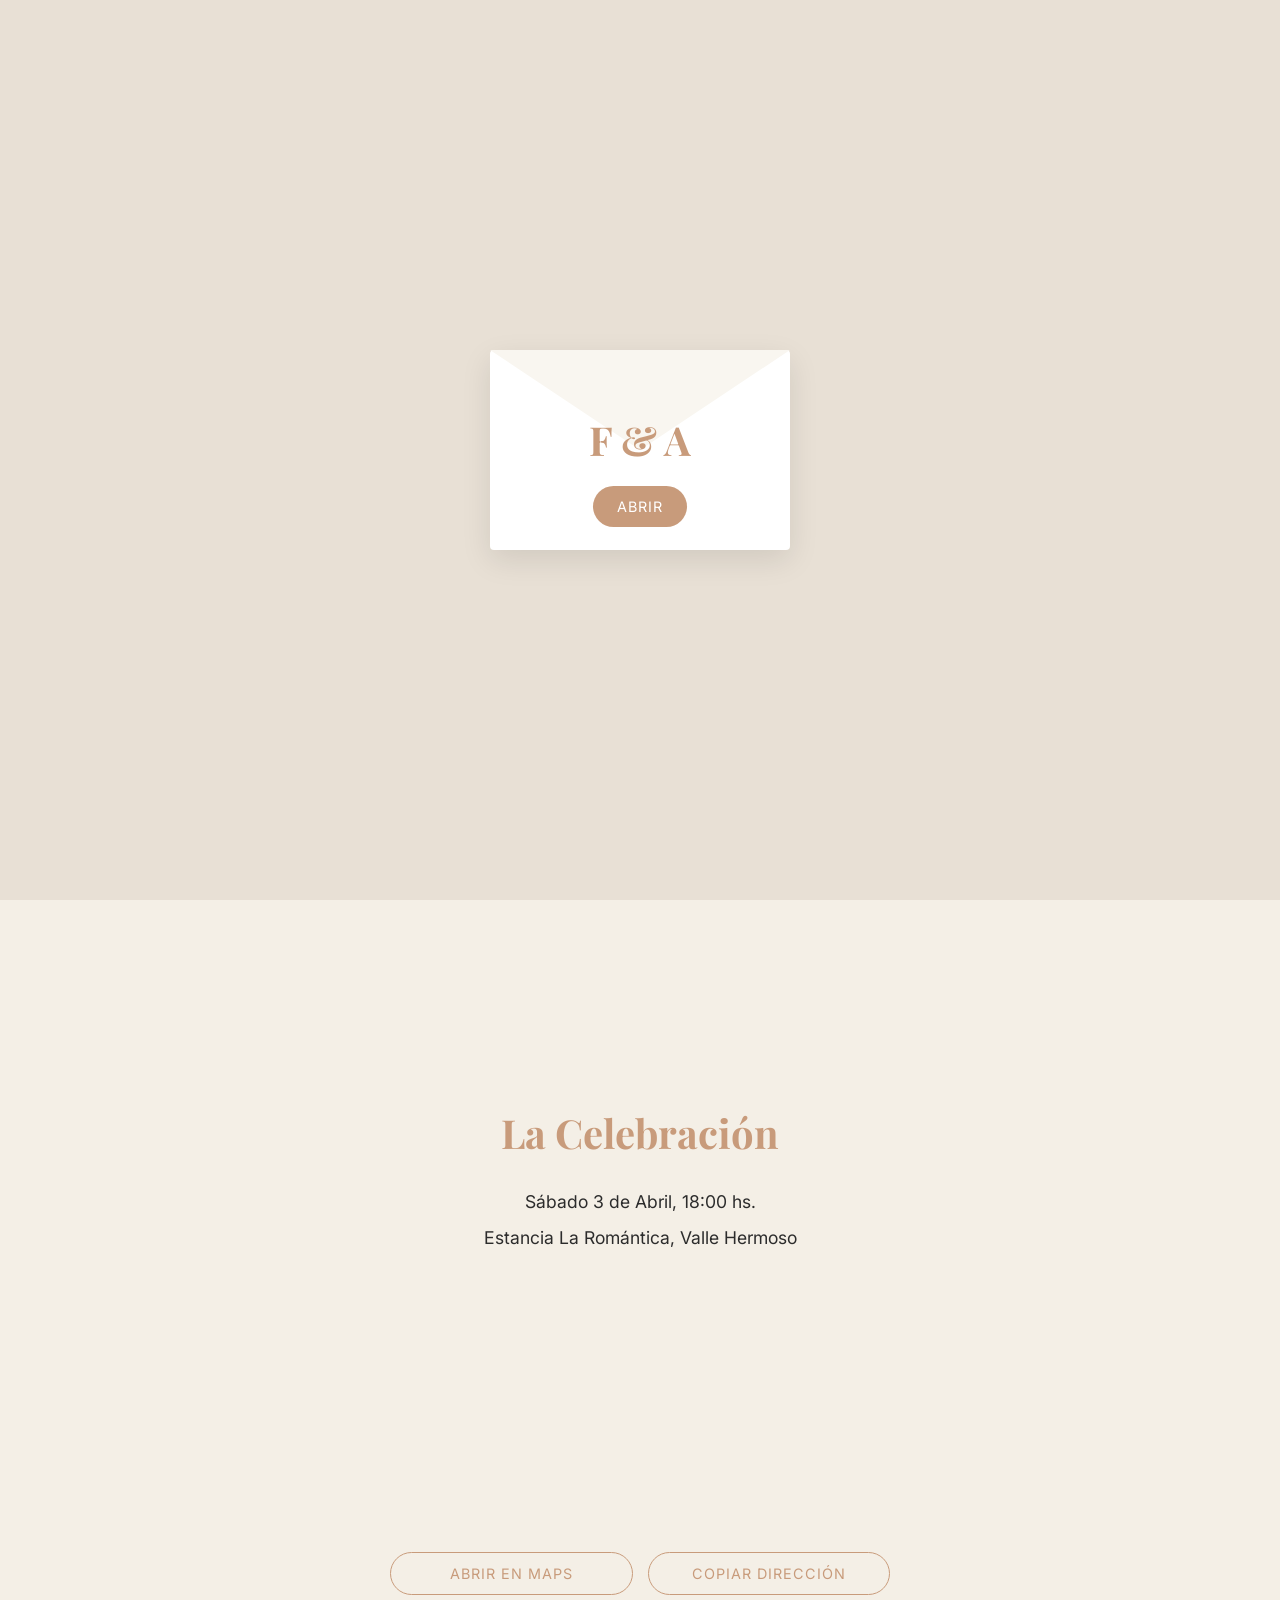
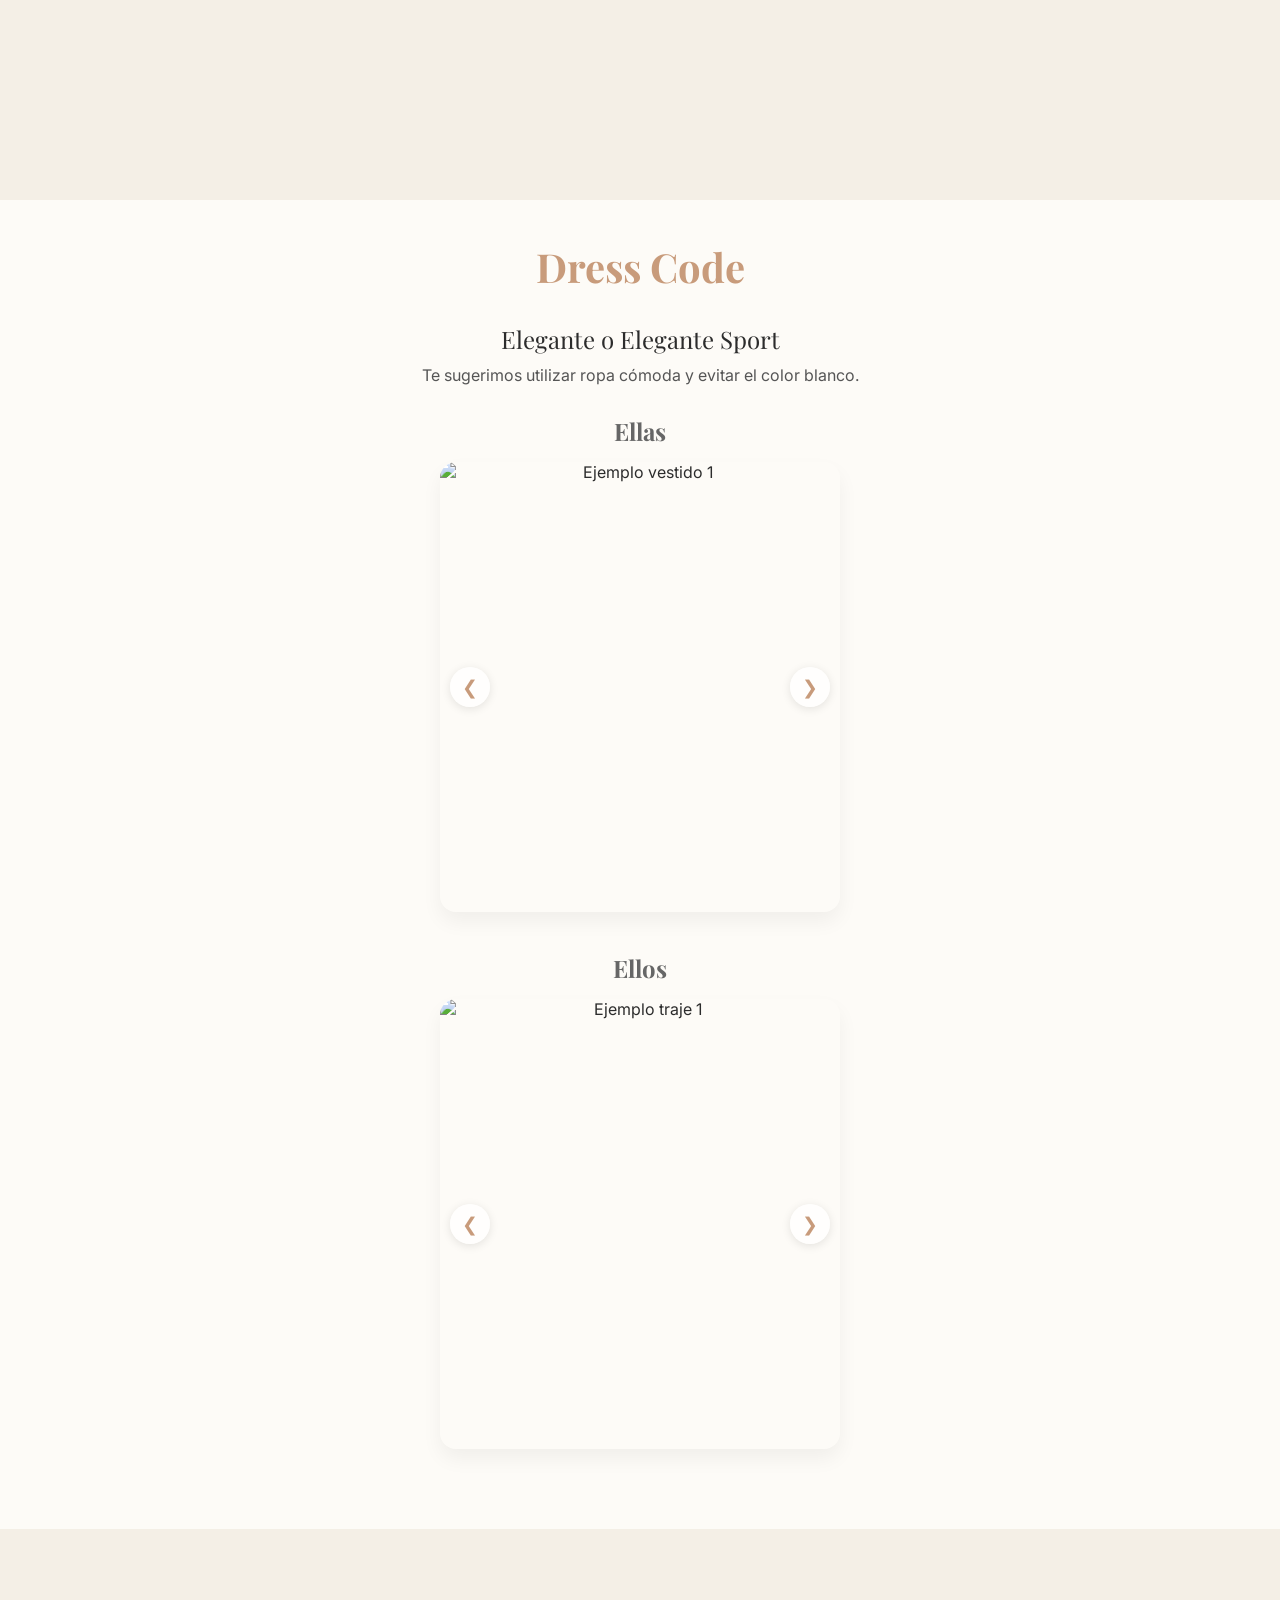
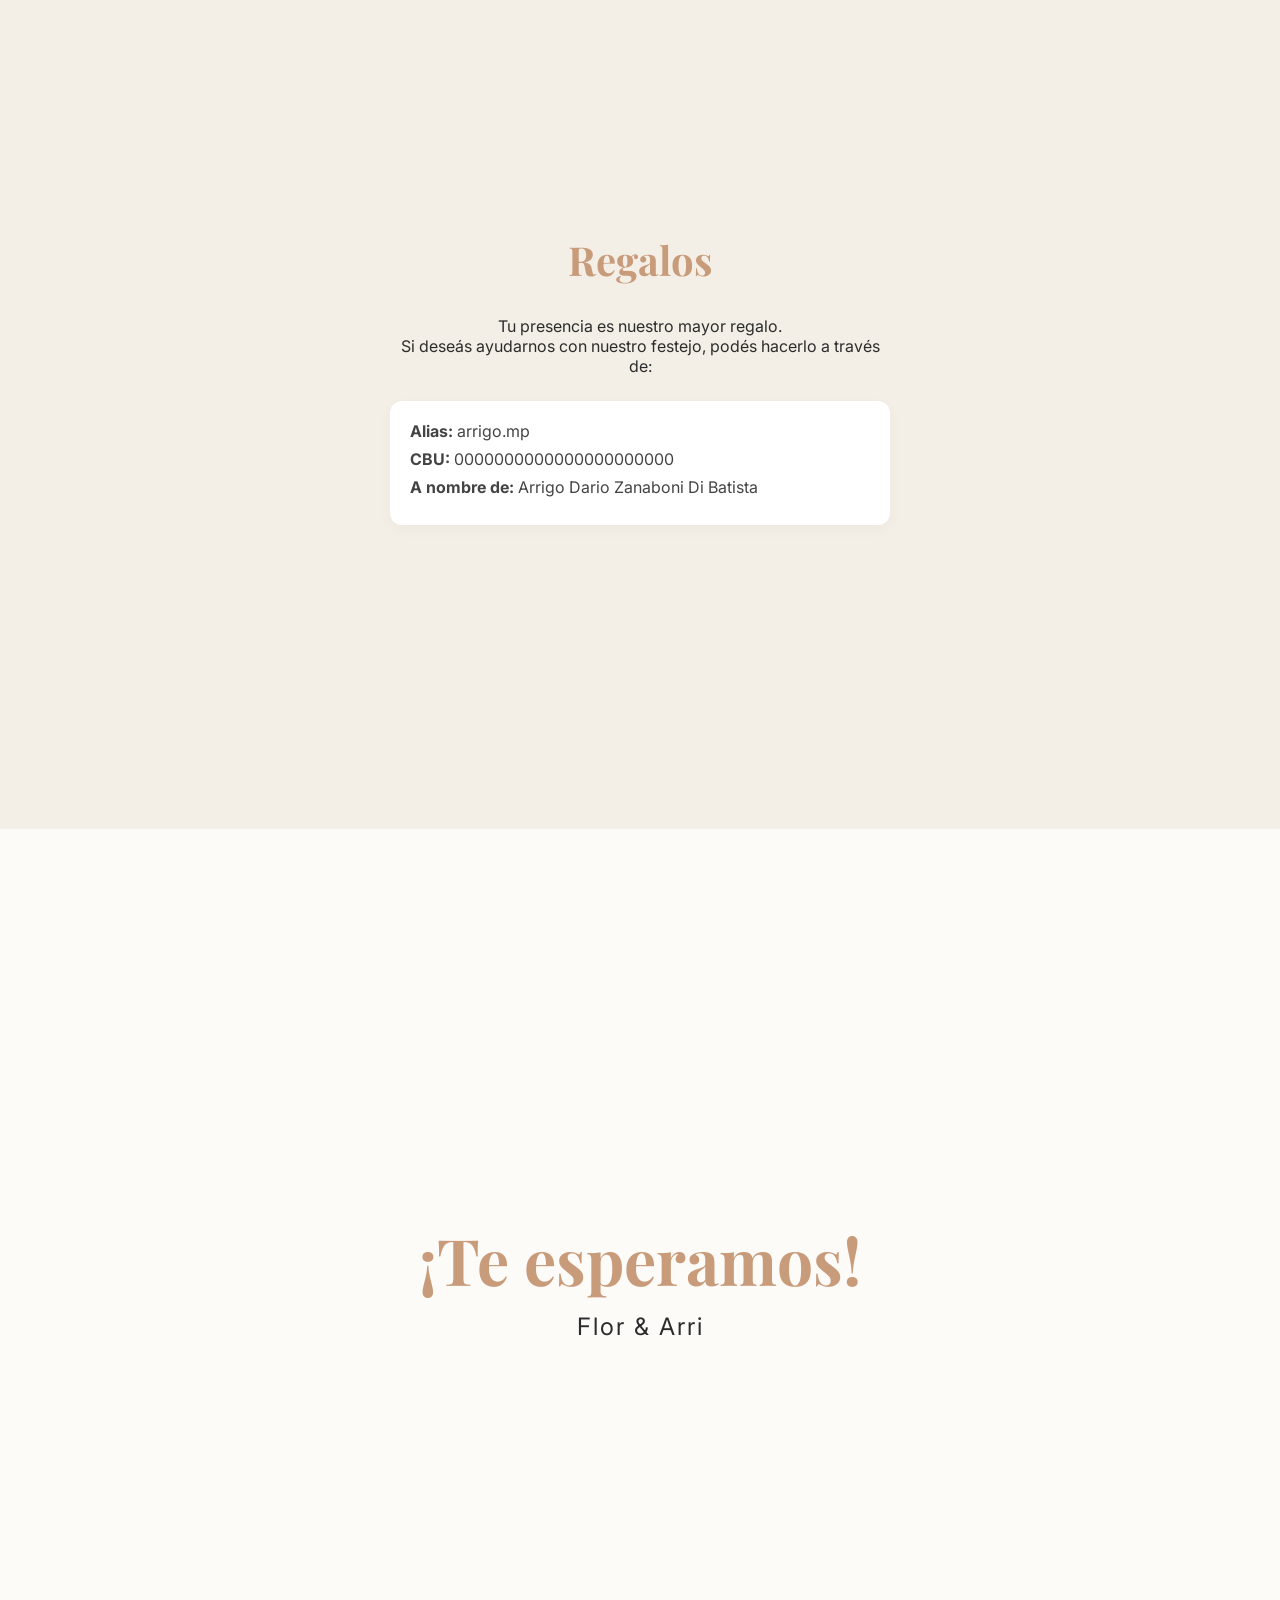
==== index.html @ c45485c7 "Initial scaffolding" ====
<!DOCTYPE html>
<html lang="es">
<head>
    <meta charset="UTF-8">
    <meta name="viewport" content="width=device-width, initial-scale=1.0, maximum-scale=1.0, user-scalable=no">
    <title>Nuestra Boda | F & A</title>
    <link rel="preconnect" href="https://fonts.googleapis.com">
    <link rel="preconnect" href="https://fonts.gstatic.com" crossorigin>
    <link href="https://fonts.googleapis.com/css2?family=Inter:wght@300;400;600&family=Playfair+Display:ital,wght@0,400;0,600;1,400&display=swap" rel="stylesheet">
    <link rel="stylesheet" href="style.css">
</head>
<body>

    <div id="intro-screen">
        <div class="envelope">
            <div class="envelope-flap" id="flap"></div>
            <div class="envelope-body">
                <h1 class="initials">F & A</h1>
                <button id="btn-open" class="btn-primary">Abrir</button>
            </div>
        </div>
    </div>

    <button id="btn-music" class="music-floating" aria-label="Reproducir música">
        <svg xmlns="http://www.w3.org/2000/svg" width="24" height="24" viewBox="0 0 24 24" fill="none" stroke="currentColor" stroke-width="2" stroke-linecap="round" stroke-linejoin="round" class="icon-play">
            <path d="M9 18V5l12-2v13"></path>
            <circle cx="6" cy="18" r="3"></circle>
            <circle cx="18" cy="16" r="3"></circle>
        </svg>
        <svg xmlns="http://www.w3.org/2000/svg" width="24" height="24" viewBox="0 0 24 24" fill="none" stroke="currentColor" stroke-width="2" stroke-linecap="round" stroke-linejoin="round" class="icon-pause" style="display:none;">
            <rect x="6" y="4" width="4" height="16"></rect>
            <rect x="14" y="4" width="4" height="16"></rect>
        </svg>
    </button>
    <audio id="bg-music" loop>
        <source src="music/song.mp3" type="audio/mpeg">
    </audio>

    <main id="main-content">
        
        <section id="hero" class="section-fullscreen">
            <div class="hero-content animate-on-scroll fade-up">
                <p class="subtitle">Nos casamos</p>
                <h2 class="names">Flor & Arri</h2>
                <p class="date">03 · Abril · 2026</p>
            </div>

        <div class="carousel-container animate-on-scroll fade-up">
            <div class="carousel-native" id="carousel-hero">
                <img src="images/foto1.jpg" alt="Foto pareja 1">
                <img src="images/foto2.jpg" alt="Foto pareja 2">
                <img src="images/foto3.jpg" alt="Foto pareja 3">
            </div>
            <div class="carousel-controls">
                <button class="prev" onclick="moveCarousel('carousel-hero', -1)" aria-label="Anterior">&#10094;</button>
                <button class="next" onclick="moveCarousel('carousel-hero', 1)" aria-label="Siguiente">&#10095;</button>
            </div>
        </div>

            <div class="countdown animate-on-scroll fade-up">
                <div class="time-box"><span id="days">00</span><p>Días</p></div>
                <div class="time-box"><span id="hours">00</span><p>Hs</p></div>
                <div class="time-box"><span id="minutes">00</span><p>Min</p></div>
                <div class="time-box"><span id="seconds">00</span><p>Seg</p></div>
            </div>
        </section>

        <section id="details" class="section-fullscreen bg-alt">
            <div class="content-wrapper animate-on-scroll fade-up">
                <h3 class="section-title">La Celebración</h3>
                <p class="event-time">Sábado 3 de Abril, 18:00 hs.</p>
                <p class="event-location">Estancia La Romántica, Valle Hermoso</p>
                
                <div class="map-container">
                    <iframe src="https://www.google.com/maps/embed?pb=!1m18!1m12!1m3!1d3350.7573913340643!2d-68.76347362371853!3d-32.87813787362156!2m3!1f0!2f0!3f0!3m2!1i1024!2i768!4f13.1!3m3!1m2!1s0x967e0e582812526d%3A0x723793471ff46099!2sQuinta%20la%20bancaria!5e0!3m2!1ses!2sar!4v1775693650528!5m2!1ses!2sar" width="100%" height="250" style="border:0;" allowfullscreen="" loading="lazy"></iframe>
                </div>

                <div class="button-group">
                    <a href="https://maps.app.goo.gl/sA1mq7ZxMUycqm6x6" target="_blank" class="btn-outline">Abrir en Maps</a>
                    <button id="btn-copy" class="btn-outline" data-url="Estancia La Romántica, Valle Hermoso">Copiar dirección</button>
                </div>
            </div>
        </section>

        <section id="dress-code" class="section-fullscreen">
            <div class="content-wrapper animate-on-scroll fade-up">
                <h3 class="section-title">Dress Code</h3>
                <p class="dress-text">Elegante o Elegante Sport</p>
                <p class="dress-subtext">Te sugerimos utilizar ropa cómoda y evitar el color blanco.</p>

                <div class="dress-examples">
                    <h4 class="carousel-title">Ellas</h4>
                    <div class="carousel-container animate-on-scroll fade-up">
                        <div class="carousel-native"  id="carousel-ellas">
                            <img src="https://images.unsplash.com/photo-1595777457583-95e059d581b8?auto=format&fit=crop&w=400&q=80" alt="Ejemplo vestido 1">
                            <img src="https://images.unsplash.com/photo-1566737236500-c8ac43014a67?auto=format&fit=crop&w=400&q=80" alt="Ejemplo vestido 2">
                            <img src="https://images.unsplash.com/photo-1572804013309-82a89b47afc2?auto=format&fit=crop&w=400&q=80" alt="Ejemplo vestido 3">
                        </div>
                                    <div class="carousel-controls">
                <button class="prev" onclick="moveCarousel('carousel-ellas', -1)" aria-label="Anterior">&#10094;</button>
                <button class="next" onclick="moveCarousel('carousel-ellas', 1)" aria-label="Siguiente">&#10095;</button>
            </div>
                    </div>

                    <h4 class="carousel-title">Ellos</h4>
                    <div class="carousel-container animate-on-scroll fade-up">
                        <div class="carousel-native" id="carousel-ellos">
                            <img src="https://images.unsplash.com/photo-1594938298593-c53f86151547?auto=format&fit=crop&w=400&q=80" alt="Ejemplo traje 1">
                            <img src="https://images.unsplash.com/photo-1592878904946-b3cd8ae243d0?auto=format&fit=crop&w=400&q=80" alt="Ejemplo traje 2">
                            <img src="https://images.unsplash.com/photo-1617137968427-85924c800a22?auto=format&fit=crop&w=400&q=80" alt="Ejemplo traje 3">
                        </div>

                                    <div class="carousel-controls">
                <button class="prev" onclick="moveCarousel('carousel-ellos', -1)" aria-label="Anterior">&#10094;</button>
                <button class="next" onclick="moveCarousel('carousel-ellos', 1)" aria-label="Siguiente">&#10095;</button>
            </div>
                    </div>
                </div>
            </div>
        </section>

        <section id="gifts" class="section-fullscreen bg-alt">
            <div class="content-wrapper animate-on-scroll fade-up">
                <h3 class="section-title">Regalos</h3>
                <p class="gift-text">Tu presencia es nuestro mayor regalo.</p>
                <p class="gift-text">Si deseás ayudarnos con nuestro festejo, podés hacerlo a través de:</p>
                
                <div class="bank-details">
                    <p><strong>Alias:</strong> arrigo.mp</p>
                    <p><strong>CBU:</strong> 0000000000000000000000</p>
                    <p><strong>A nombre de:</strong> Arrigo Dario Zanaboni Di Batista</p>
                </div>
            </div>
        </section>

        <section id="closing" class="section-fullscreen">
            <div class="content-wrapper animate-on-scroll scale-fade">
                <h2 class="final-title">¡Te esperamos!</h2>
                <p class="final-subtitle">Flor & Arri</p>
            </div>
        </section>

    </main>

    <script src="script.js"></script>
</body>
</html>
---- style.css ----
:root {
    --bg-color: #FDFBF7;
    --bg-alt: #F4EFE6;
    --text-primary: #2C2C2C;
    --accent-color: #C89B7B;
    --font-title: 'Playfair Display', serif;
    --font-body: 'Inter', sans-serif;
}

* {
    margin: 0;
    padding: 0;
    box-sizing: border-box;
}

body {
    font-family: var(--font-body);
    background-color: var(--bg-color);
    color: var(--text-primary);
    overflow-x: hidden;
    scroll-behavior: smooth;
    overflow-y: hidden; 
}

#intro-screen {
    position: fixed;
    top: 0;
    left: 0;
    width: 100vw;
    height: 100vh;
    background-color: #E8E0D5;
    z-index: 9999;
    display: flex;
    justify-content: center;
    align-items: center;
    transition: opacity 1s ease-in-out, visibility 1s;
    perspective: 1000px;
}

.envelope {
    position: relative;
    width: 300px;
    height: 200px;
    background-color: #FFF;
    border-radius: 4px;
    box-shadow: 0 10px 30px rgba(0,0,0,0.1);
}

.envelope-flap {
    position: absolute;
    top: 0;
    left: 0;
    width: 100%;
    height: 100%;
    background-color: #F9F6F0;
    clip-path: polygon(0 0, 50% 50%, 100% 0);
    transform-origin: top;
    transition: transform 1s cubic-bezier(0.4, 0, 0.2, 1);
}

.envelope-flap.open {
    transform: rotateX(180deg);
}

.envelope-body {
    position: absolute;
    top: 0;
    left: 0;
    width: 100%;
    height: 100%;
    display: flex;
    flex-direction: column;
    justify-content: center;
    align-items: center;
    z-index: 1;
}

.initials {
    font-family: var(--font-title);
    font-size: 2.5rem;
    color: var(--accent-color);
    margin-bottom: 20px;
    margin-top: 40px;
}

.btn-primary, .btn-outline {
    font-family: var(--font-body);
    padding: 12px 24px;
    border-radius: 30px;
    font-size: 0.9rem;
    letter-spacing: 1px;
    text-transform: uppercase;
    cursor: pointer;
    transition: all 0.3s ease;
    border: none;
    text-decoration: none;
    display: inline-block;
}

.btn-primary {
    background-color: var(--accent-color);
    color: #FFF;
}

.btn-primary:hover {
    background-color: #b08666;
    transform: translateY(-2px);
}

.btn-outline {
    background-color: transparent;
    border: 1px solid var(--accent-color);
    color: var(--accent-color);
    width: 100%;
    margin-bottom: 10px;
}

.btn-outline:hover {
    background-color: var(--accent-color);
    color: #FFF;
}

.music-floating {
    position: fixed;
    bottom: 20px;
    right: 20px;
    width: 50px;
    height: 50px;
    border-radius: 50%;
    background-color: #fff;
    border: 1px solid rgba(0,0,0,0.1);
    box-shadow: 0 4px 15px rgba(0,0,0,0.1);
    display: flex;
    justify-content: center;
    align-items: center;
    z-index: 9000;
    cursor: pointer;
    color: var(--accent-color);
}

.section-fullscreen {
    min-height: 100vh;
    display: flex;
    flex-direction: column;
    justify-content: center;
    align-items: center;
    padding: 40px 20px;
    text-align: center;
}

.bg-alt {
    background-color: var(--bg-alt);
}

.content-wrapper {
    max-width: 500px;
    width: 100%;
}

.subtitle {
    font-size: 1.2rem;
    letter-spacing: 4px;
    text-transform: uppercase;
    color: #666;
    margin-bottom: 10px;
}

.names {
    font-family: var(--font-title);
    font-size: 3.5rem;
    color: var(--accent-color);
    margin-bottom: 10px;
    line-height: 1.1;
}

.date {
    font-size: 1.1rem;
    color: #555;
    margin-bottom: 40px;
}

.section-title {
    font-family: var(--font-title);
    font-size: 2.5rem;
    color: var(--accent-color);
    margin-bottom: 30px;
}

.carousel-container {
    width: 100%;
    max-width: 400px;
    height: 350px;
    overflow: hidden;
    border-radius: 16px;
    margin-bottom: 40px;
    box-shadow: 0 10px 20px rgba(0,0,0,0.05);
    position: relative;
    margin-left: auto;
    margin-right: auto;
}

.carousel-native {
    display: flex;
    width: 100%;
    height: 100%;
    overflow-x: auto;
    scroll-snap-type: x mandatory;
    scroll-behavior: smooth;
    -webkit-overflow-scrolling: touch;
    scrollbar-width: none;
}

.carousel-controls button {
    position: absolute;
    top: 50%;
    transform: translateY(-50%);
    background: rgba(255, 255, 255, 0.7);
    border: none;
    width: 40px;
    height: 40px;
    border-radius: 50%;
    cursor: pointer;
    color: var(--accent-color);
    font-size: 1.2rem;
    display: flex;
    justify-content: center;
    align-items: center;
    transition: all 0.3s ease;
    z-index: 20;
    box-shadow: 0 2px 10px rgba(0,0,0,0.1);
}

.carousel-controls button:hover {
    background: var(--accent-color);
    color: rgba(255, 255, 255, 0.5);
}

.carousel-controls .prev {
    left: 10px;
}

.carousel-controls .next {
    right: 10px;
}

.carousel-native::-webkit-scrollbar {
    display: none;
}

.carousel-native img {
    flex: 0 0 100%;
    width: 100%;
    height: 100%;
    object-fit: cover;
    scroll-snap-align: center;
}

.carousel-title {
    font-family: var(--font-title);
    font-size: 1.5rem;
    color: #666;
    margin-top: 20px;
    margin-bottom: 15px;
}

.dress-examples {
    margin-top: 30px;
}

.countdown {
    display: flex;
    gap: 15px;
    justify-content: center;
}

.time-box {
    background-color: #FFF;
    padding: 15px;
    border-radius: 8px;
    min-width: 70px;
    box-shadow: 0 4px 10px rgba(0,0,0,0.03);
}

.time-box span {
    font-family: var(--font-title);
    font-size: 1.8rem;
    color: var(--accent-color);
    display: block;
}

.time-box p {
    font-size: 0.75rem;
    text-transform: uppercase;
    color: #888;
    margin-top: 5px;
}

.event-time, .event-location {
    font-size: 1.1rem;
    margin-bottom: 10px;
    line-height: 1.5;
}

.map-container {
    margin: 25px 0;
    position: relative;
    z-index: 10;
    width: 100%;
    border-radius: 12px;
    overflow: hidden;
}

.map-container iframe {
    position: relative;
    z-index: 10;
    display: block;
}

.dress-text {
    font-size: 1.5rem;
    font-family: var(--font-title);
    margin-bottom: 10px;
}

.dress-subtext {
    color: #555;
    margin-bottom: 20px;
}

.bank-details {
    background: #FFF;
    padding: 20px;
    border-radius: 12px;
    margin-top: 25px;
    box-shadow: 0 4px 15px rgba(0,0,0,0.03);
    text-align: left;
}

.bank-details p {
    margin-bottom: 8px;
    color: #444;
}

.final-title {
    font-family: var(--font-title);
    font-size: 4rem;
    color: var(--accent-color);
}

.final-subtitle {
    font-size: 1.5rem;
    margin-top: 10px;
    letter-spacing: 2px;
}

.animate-on-scroll {
    opacity: 0;
    will-change: opacity, transform;
}

.fade-up {
    transform: translateY(40px);
    transition: opacity 0.8s ease-out, transform 0.8s ease-out;
}

.scale-fade {
    transform: scale(0.8);
    transition: opacity 1s ease-out, transform 1s cubic-bezier(0.175, 0.885, 0.32, 1.275);
}

.animate-on-scroll.visible {
    opacity: 1;
    transform: translateY(0) scale(1);
}

@media (min-width: 768px) {
    .button-group {
        display: flex;
        gap: 15px;
    }
    .btn-outline {
        margin-bottom: 0;
    }
    .carousel-container {
        height: 450px;
    }
}
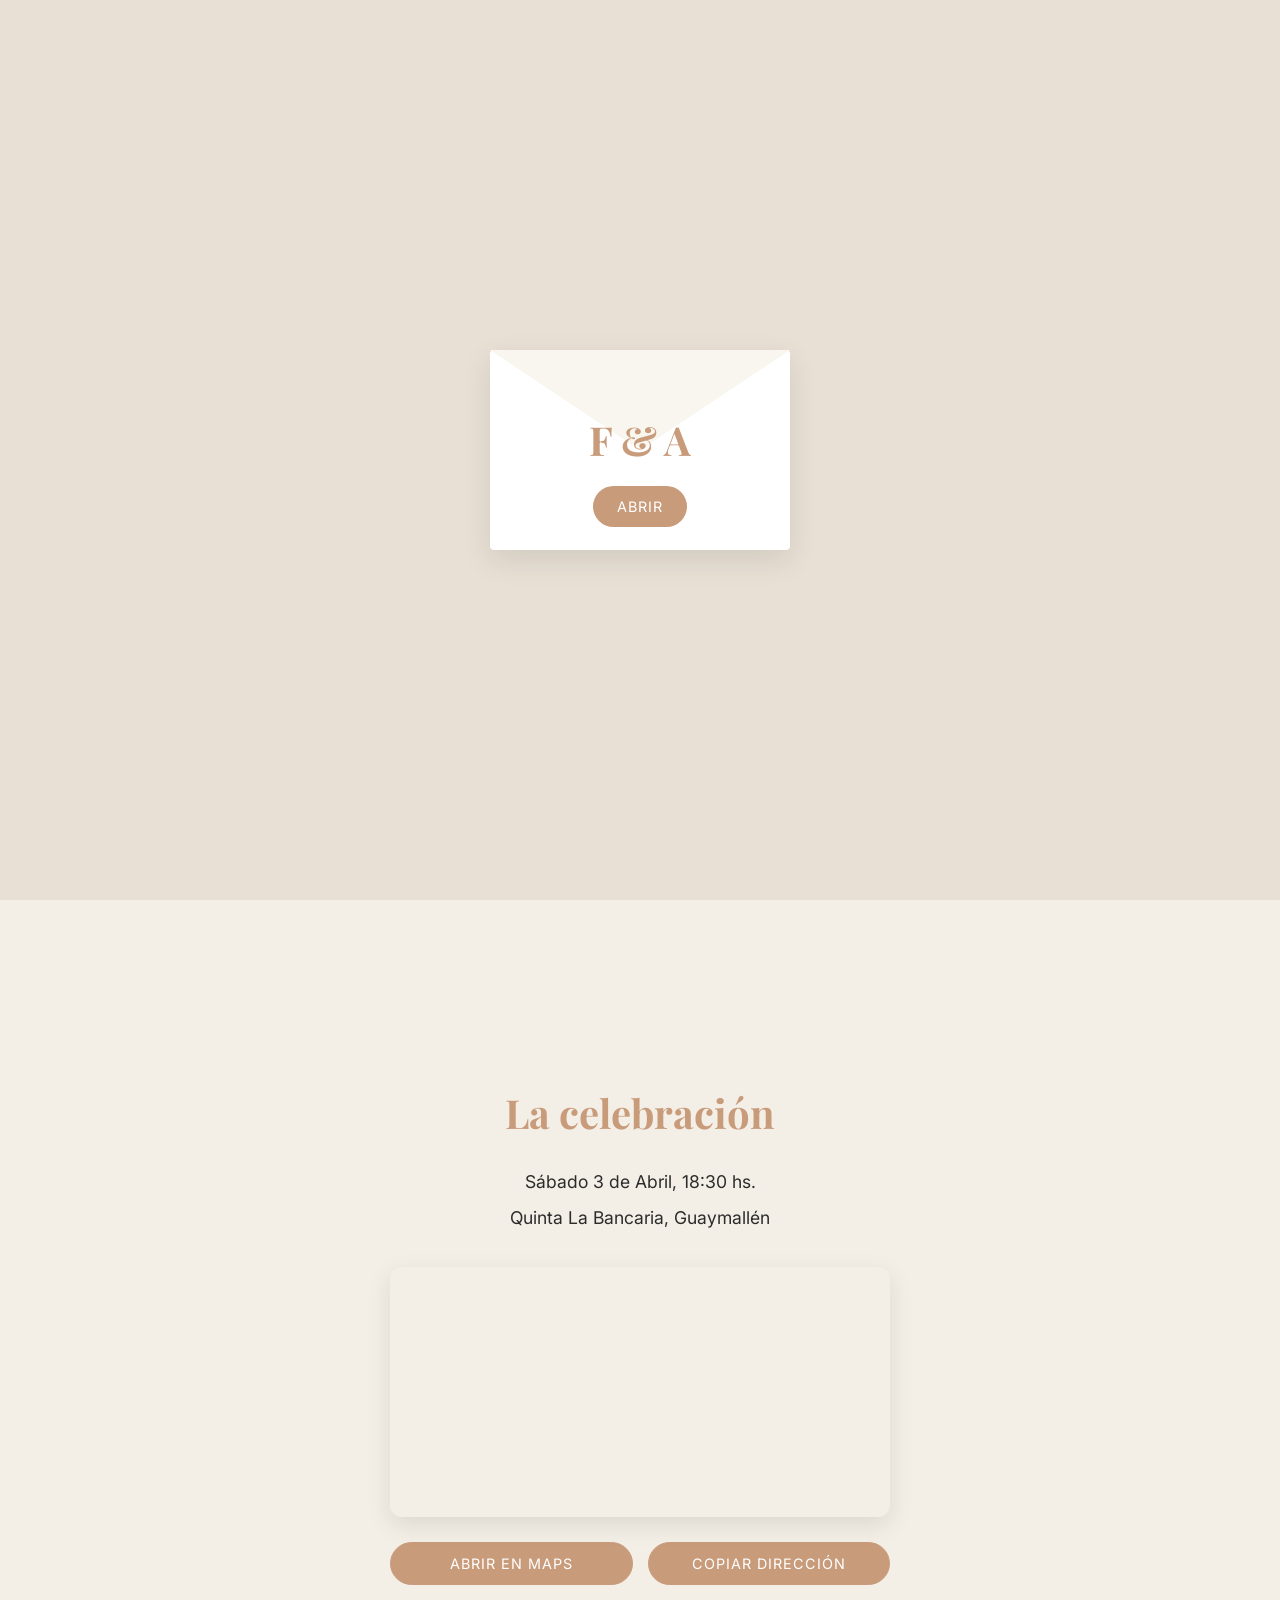
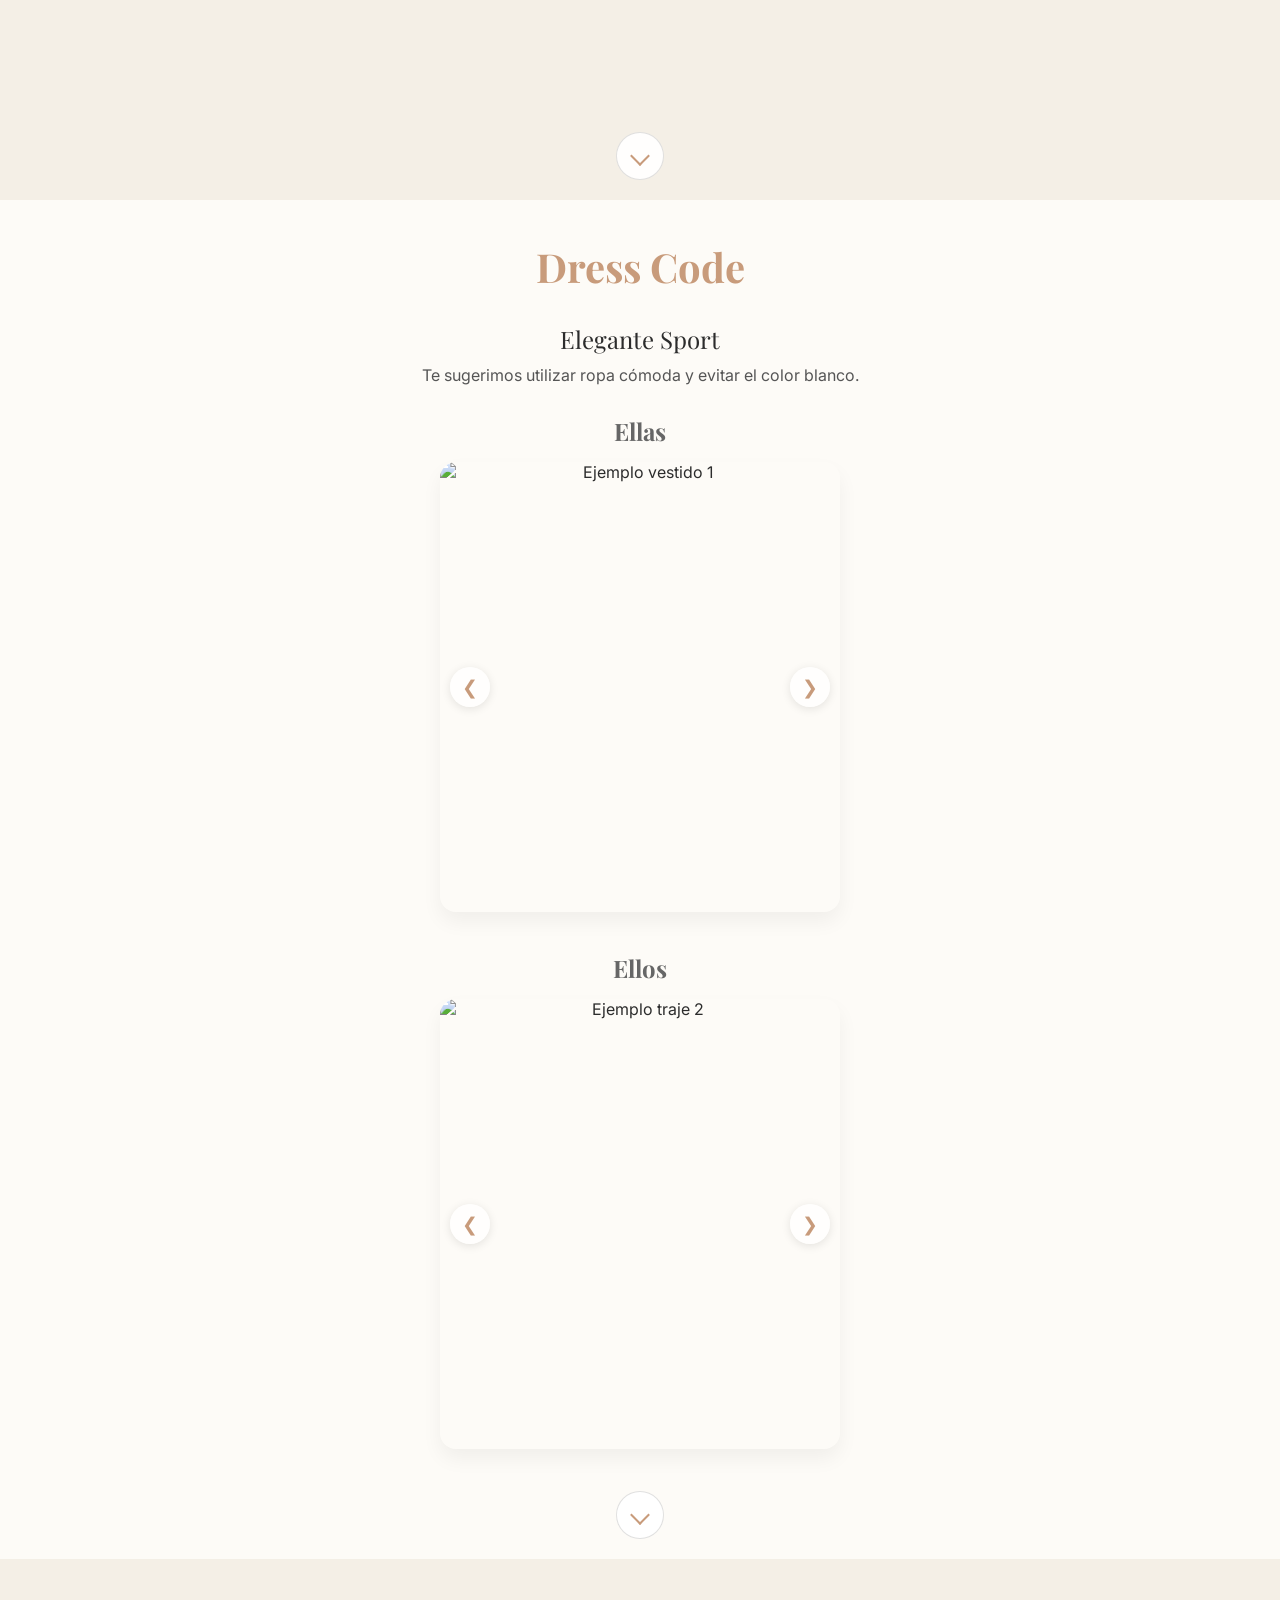
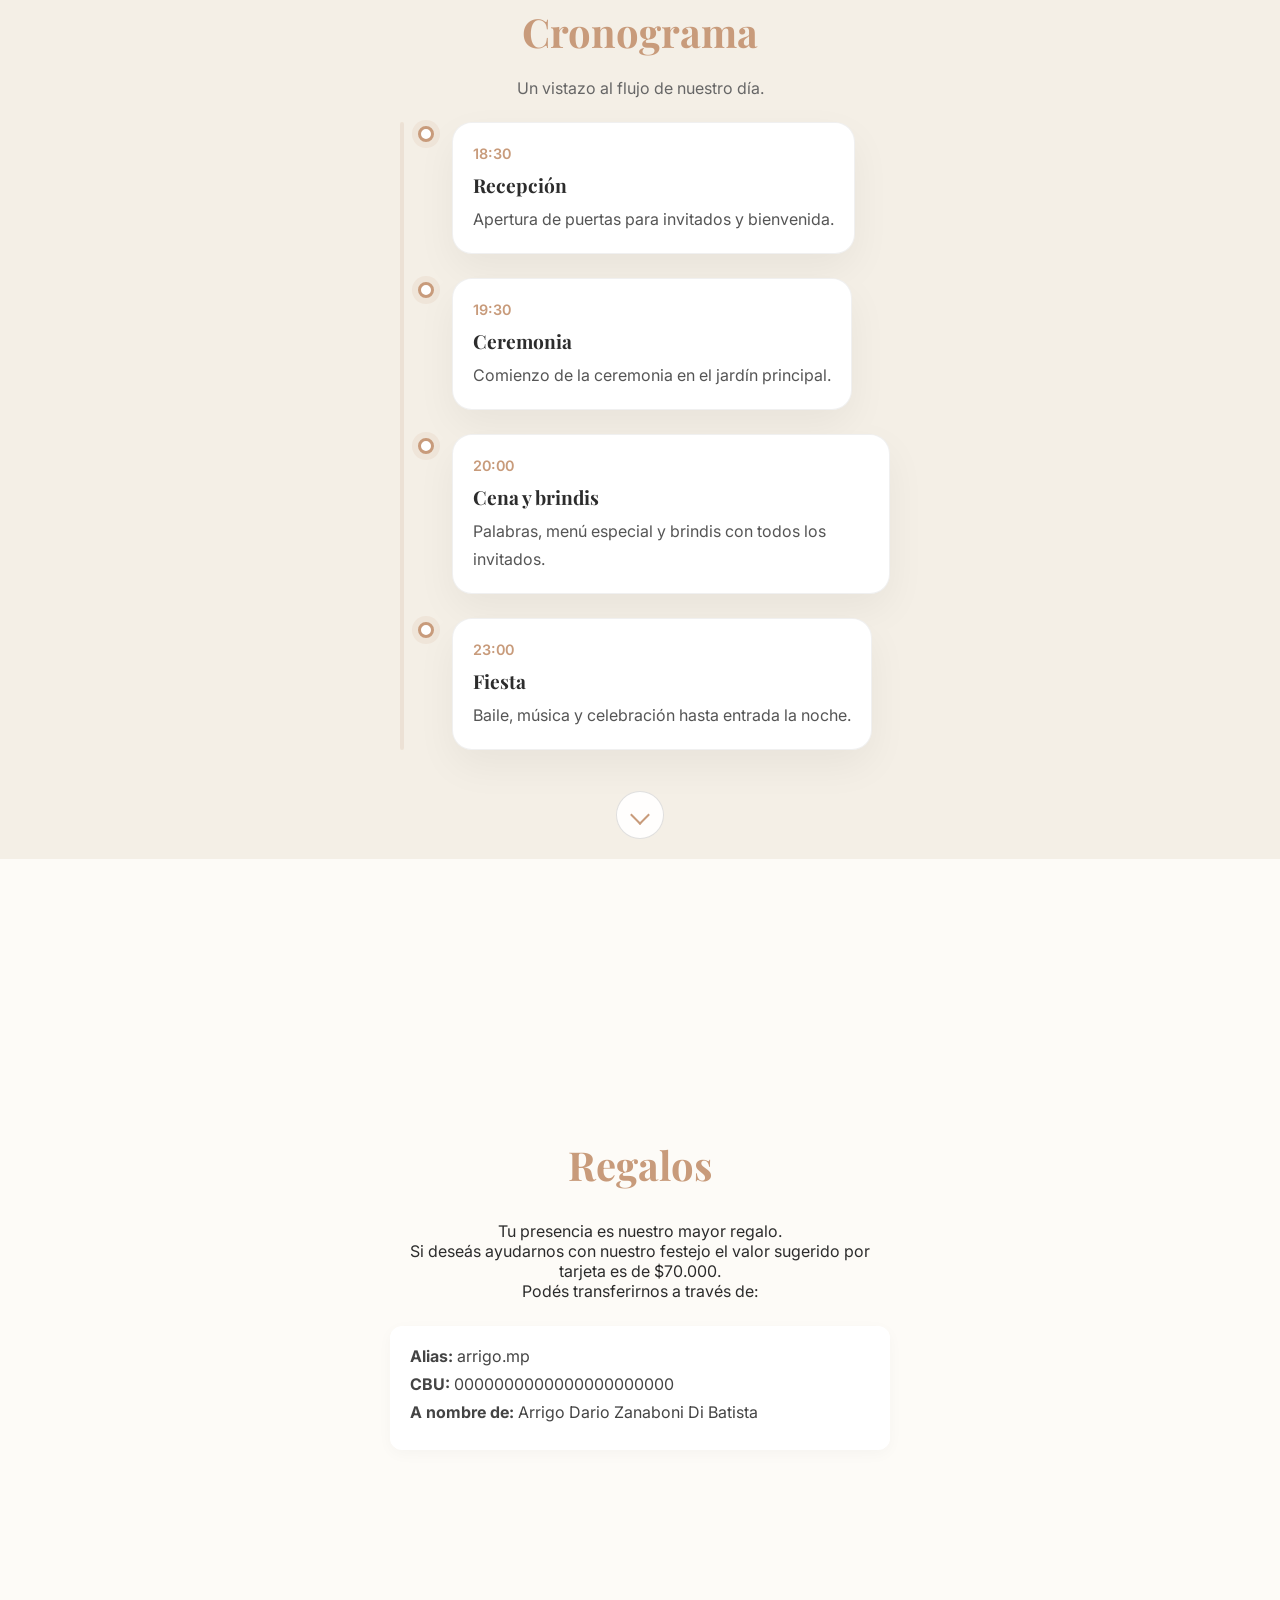
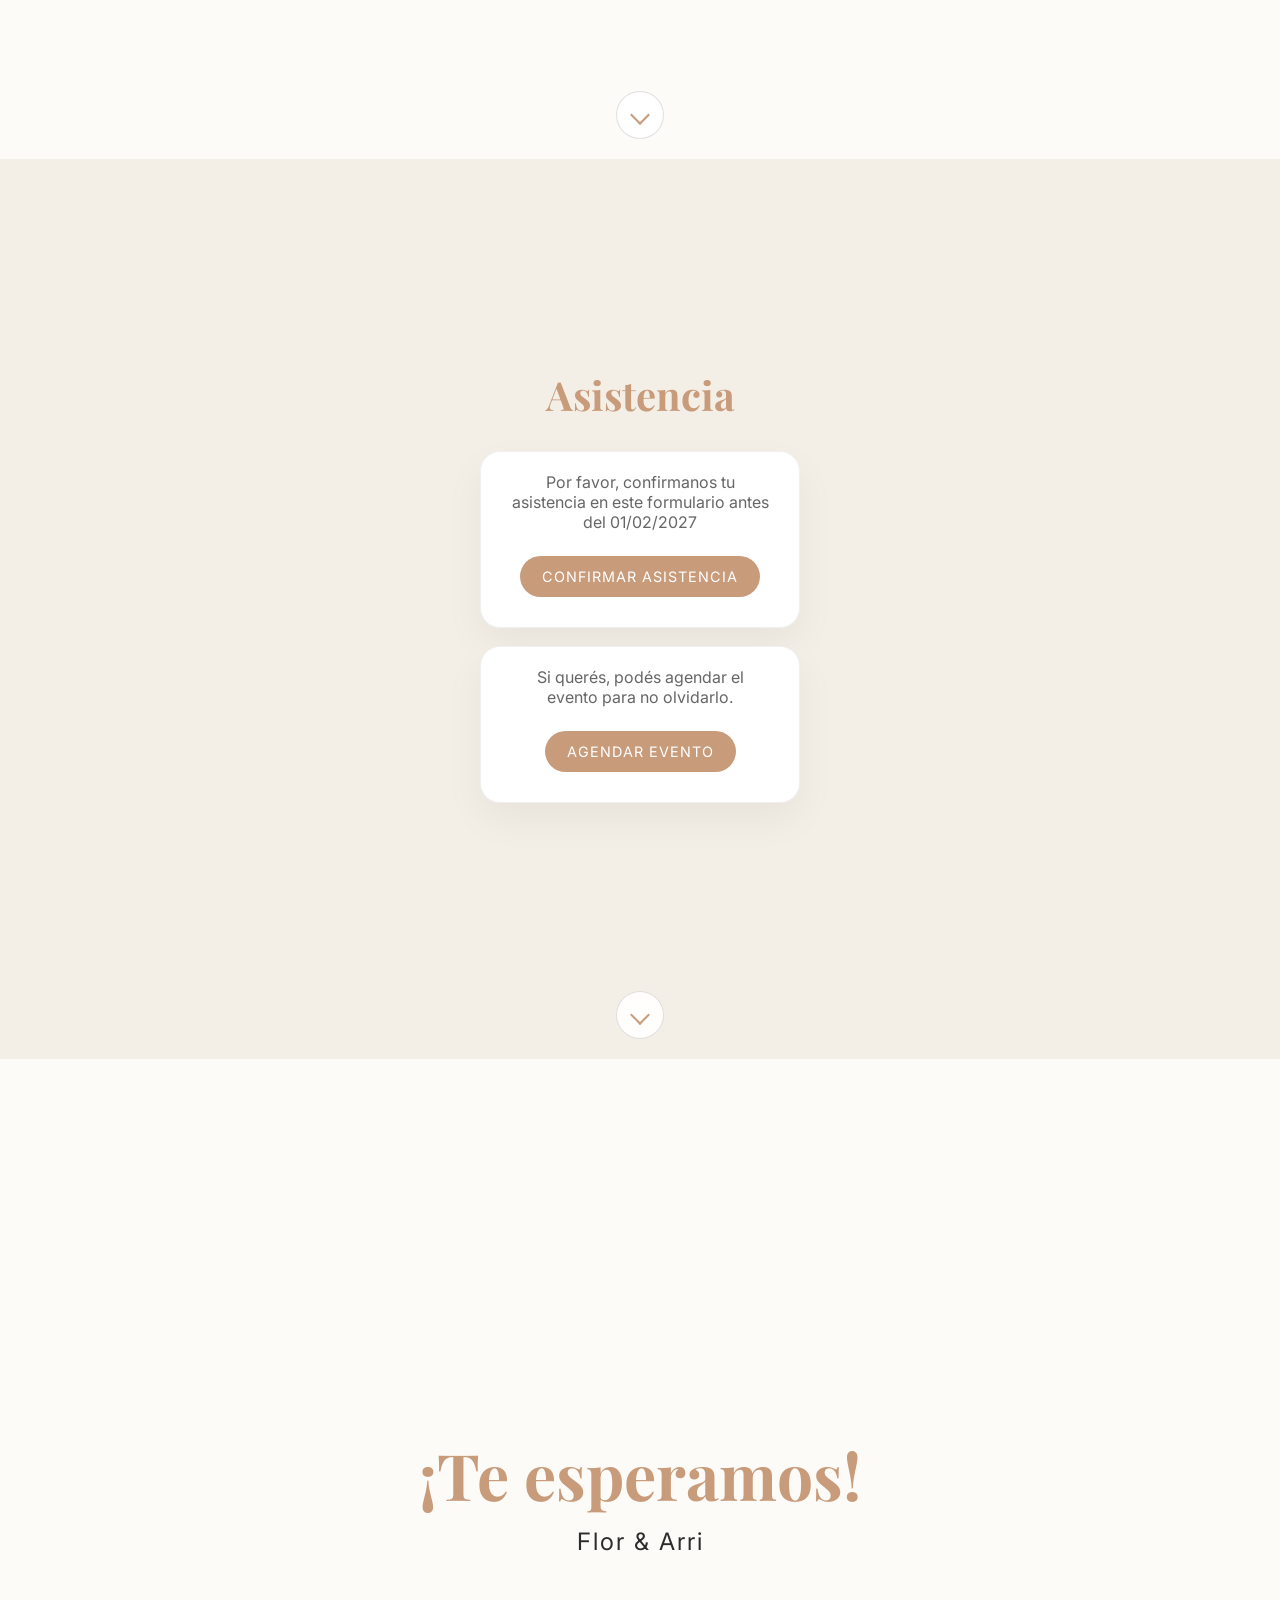
==== commit 6e7a3df6: "Add files via upload" ====
--- a/index.html
+++ b/index.html
@@ -63,29 +63,33 @@
                 <div class="time-box"><span id="minutes">00</span><p>Min</p></div>
                 <div class="time-box"><span id="seconds">00</span><p>Seg</p></div>
             </div>
+
+            <button id="btn-scroll-down" class="scroll-down" aria-label="Bajar a la siguiente sección"></button>
         </section>
 
         <section id="details" class="section-fullscreen bg-alt">
             <div class="content-wrapper animate-on-scroll fade-up">
-                <h3 class="section-title">La Celebración</h3>
-                <p class="event-time">Sábado 3 de Abril, 18:00 hs.</p>
-                <p class="event-location">Estancia La Romántica, Valle Hermoso</p>
+                <h3 class="section-title">La celebración</h3>
+                <p class="event-time">Sábado 3 de Abril, 18:30 hs.</p>
+                <p class="event-location">Quinta La Bancaria, Guaymallén</p>
                 
                 <div class="map-container">
                     <iframe src="https://www.google.com/maps/embed?pb=!1m18!1m12!1m3!1d3350.7573913340643!2d-68.76347362371853!3d-32.87813787362156!2m3!1f0!2f0!3f0!3m2!1i1024!2i768!4f13.1!3m3!1m2!1s0x967e0e582812526d%3A0x723793471ff46099!2sQuinta%20la%20bancaria!5e0!3m2!1ses!2sar!4v1775693650528!5m2!1ses!2sar" width="100%" height="250" style="border:0;" allowfullscreen="" loading="lazy"></iframe>
                 </div>
 
                 <div class="button-group">
-                    <a href="https://maps.app.goo.gl/sA1mq7ZxMUycqm6x6" target="_blank" class="btn-outline">Abrir en Maps</a>
+                    <a href="https://maps.app.goo.gl/sA1mq7ZxMUycqm6x6" target="_blank" rel="noopener noreferrer" class="btn-outline">Abrir en Maps</a>
                     <button id="btn-copy" class="btn-outline" data-url="Estancia La Romántica, Valle Hermoso">Copiar dirección</button>
                 </div>
             </div>
+
+            <button class="scroll-down" aria-label="Bajar a la siguiente sección"></button>
         </section>
 
         <section id="dress-code" class="section-fullscreen">
             <div class="content-wrapper animate-on-scroll fade-up">
                 <h3 class="section-title">Dress Code</h3>
-                <p class="dress-text">Elegante o Elegante Sport</p>
+                <p class="dress-text">Elegante Sport</p>
                 <p class="dress-subtext">Te sugerimos utilizar ropa cómoda y evitar el color blanco.</p>
 
                 <div class="dress-examples">
@@ -105,8 +109,8 @@
                     <h4 class="carousel-title">Ellos</h4>
                     <div class="carousel-container animate-on-scroll fade-up">
                         <div class="carousel-native" id="carousel-ellos">
+                            <img src="https://images.unsplash.com/photo-1592878904946-b3cd8ae243d0?auto=format&fit=crop&w=400&q=80" alt="Ejemplo traje 2">
                             <img src="https://images.unsplash.com/photo-1594938298593-c53f86151547?auto=format&fit=crop&w=400&q=80" alt="Ejemplo traje 1">
-                            <img src="https://images.unsplash.com/photo-1592878904946-b3cd8ae243d0?auto=format&fit=crop&w=400&q=80" alt="Ejemplo traje 2">
                             <img src="https://images.unsplash.com/photo-1617137968427-85924c800a22?auto=format&fit=crop&w=400&q=80" alt="Ejemplo traje 3">
                         </div>
 
@@ -117,13 +121,63 @@
                     </div>
                 </div>
             </div>
-        </section>
-
-        <section id="gifts" class="section-fullscreen bg-alt">
+            <button class="scroll-down" aria-label="Bajar a la siguiente sección"></button>
+        </section>
+
+        <section id="schedule" class="section-fullscreen bg-alt">
+            <div class="content-wrapper animate-on-scroll fade-up">
+                <h3 class="section-title">Cronograma</h3>
+                <p class="event-subtitle">Un vistazo al flujo de nuestro día.</p>
+
+                <div class="timeline-container">
+                    <div class="timeline-line"></div>
+
+                    <div class="timeline-item">
+                        <div class="timeline-marker"></div>
+                        <div class="timeline-card">
+                            <span class="timeline-date">18:30</span>
+                            <h4 class="timeline-title">Recepción</h4>
+                            <p>Apertura de puertas para invitados y bienvenida.</p>
+                        </div>
+                    </div>
+
+                    <div class="timeline-item">
+                        <div class="timeline-marker"></div>
+                        <div class="timeline-card">
+                            <span class="timeline-date">19:30</span>
+                            <h4 class="timeline-title">Ceremonia</h4>
+                            <p>Comienzo de la ceremonia en el jardín principal.</p>
+                        </div>
+                    </div>
+
+                    <div class="timeline-item">
+                        <div class="timeline-marker"></div>
+                        <div class="timeline-card">
+                            <span class="timeline-date">20:00</span>
+                            <h4 class="timeline-title">Cena y brindis</h4>
+                            <p>Palabras, menú especial y brindis con todos los invitados.</p>
+                        </div>
+                    </div>
+
+                    <div class="timeline-item">
+                        <div class="timeline-marker"></div>
+                        <div class="timeline-card">
+                            <span class="timeline-date">23:00</span>
+                            <h4 class="timeline-title">Fiesta</h4>
+                            <p>Baile, música y celebración hasta entrada la noche.</p>
+                        </div>
+                    </div>
+                </div>
+            </div>
+            <button class="scroll-down" aria-label="Bajar a la siguiente sección"></button>
+        </section>
+
+        <section id="gifts" class="section-fullscreen">
             <div class="content-wrapper animate-on-scroll fade-up">
                 <h3 class="section-title">Regalos</h3>
                 <p class="gift-text">Tu presencia es nuestro mayor regalo.</p>
-                <p class="gift-text">Si deseás ayudarnos con nuestro festejo, podés hacerlo a través de:</p>
+                <p class="gift-text">Si deseás ayudarnos con nuestro festejo el valor sugerido por tarjeta es de $70.000.</p>
+                <p class="gift-text">Podés transferirnos a través de:</p>
                 
                 <div class="bank-details">
                     <p><strong>Alias:</strong> arrigo.mp</p>
@@ -131,6 +185,28 @@
                     <p><strong>A nombre de:</strong> Arrigo Dario Zanaboni Di Batista</p>
                 </div>
             </div>
+            <button class="scroll-down" aria-label="Bajar a la siguiente sección"></button>
+        </section>
+
+        <section id="attendance" class="section-fullscreen bg-alt">
+            <div class="content-wrapper animate-on-scroll fade-up">
+                <h3 class="section-title">Asistencia</h3>
+
+                <div class="attendance-card">
+                    <p class="event-subtitle">Por favor, confirmanos tu asistencia en este formulario antes del 01/02/2027</p>
+                    <div class="attendance-buttons">
+                        <a href="https://forms.gle/TqNTqGzJ5xkQ1w5S7" target="_blank" class="btn-primary">Confirmar Asistencia</a>
+                    </div>
+                </div>
+
+                <div class="attendance-card">
+                    <p class="event-subtitle">Si querés, podés agendar el evento para no olvidarlo.</p>
+                    <div class="attendance-buttons">
+                        <a href="https://calendar.google.com/calendar/render?action=TEMPLATE&text=Boda+Flor+%26+Arri&dates=20270403T183000/20270403T235900&ctz=America/Argentina/Buenos_Aires&details=No+olvides+confirmar+tu+asistencia+en+el+formulario+y+guarda+el+evento+en+tu+calendario.&location=Quinta+La+Bancaria%2C+Guaymall%C3%A9n&trp=false" target="_blank" class="btn-primary">Agendar evento</a>
+                    </div>
+                </div>
+            </div>
+            <button class="scroll-down" aria-label="Bajar a la siguiente sección"></button>
         </section>
 
         <section id="closing" class="section-fullscreen">
--- a/style.css
+++ b/style.css
@@ -108,15 +108,15 @@
 }
 
 .btn-outline {
-    background-color: transparent;
+    background-color: var(--accent-color);
     border: 1px solid var(--accent-color);
-    color: var(--accent-color);
+    color: #FFF;
     width: 100%;
     margin-bottom: 10px;
 }
 
 .btn-outline:hover {
-    background-color: var(--accent-color);
+    background-color: #b08666;
     color: #FFF;
 }
 
@@ -139,13 +139,65 @@
 }
 
 .section-fullscreen {
+    position: relative;
     min-height: 100vh;
     display: flex;
     flex-direction: column;
     justify-content: center;
     align-items: center;
-    padding: 40px 20px;
+    padding: 40px 20px 70px;
     text-align: center;
+}
+
+#schedule {
+    padding-bottom: 80px;
+}
+
+#hero {
+    position: relative;
+}
+
+.scroll-down {
+    position: absolute;
+    left: 50%;
+    bottom: 20px;
+    width: 48px;
+    height: 48px;
+    border-radius: 50%;
+    border: 1px solid rgba(0, 0, 0, 0.12);
+    background-color: rgba(255, 255, 255, 0.92);
+    display: flex;
+    align-items: center;
+    justify-content: center;
+    cursor: pointer;
+    z-index: 10;
+    transform: translateX(-50%);
+    transition: transform 0.3s ease, background-color 0.3s ease, box-shadow 0.3s ease;
+    animation: scroll-bounce 3.2s ease-in-out infinite;
+}
+
+.scroll-down:hover {
+    transform: translate(-50%, -3px);
+    box-shadow: 0 8px 20px rgba(0, 0, 0, 0.08);
+}
+
+.scroll-down::before {
+    content: '';
+    width: 12px;
+    height: 12px;
+    border-left: 2px solid var(--accent-color);
+    border-bottom: 2px solid var(--accent-color);
+    transform: rotate(-45deg);
+    display: block;
+}
+
+@keyframes scroll-bounce {
+    0%, 100% {
+        transform: translate(-50%, 0);
+    }
+    50% {
+        transform: translate(-50%, -6px);
+    }
 }
 
 .bg-alt {
@@ -155,6 +207,116 @@
 .content-wrapper {
     max-width: 500px;
     width: 100%;
+}
+
+.timeline-container {
+    position: relative;
+    padding-left: 28px;
+    margin-top: 20px;
+}
+
+.timeline-line {
+    position: absolute;
+    left: 10px;
+    top: 0;
+    bottom: 0;
+    width: 4px;
+    background: var(--accent-color);
+    opacity: 0.16;
+    border-radius: 999px;
+}
+
+.timeline-item {
+    position: relative;
+    display: flex;
+    align-items: flex-start;
+    gap: 18px;
+    margin-bottom: 24px;
+}
+
+.timeline-marker {
+    width: 16px;
+    height: 16px;
+    border-radius: 50%;
+    background: #FFF;
+    border: 3px solid var(--accent-color);
+    box-shadow: 0 0 0 6px rgba(200, 155, 123, 0.12);
+    flex-shrink: 0;
+    margin-top: 4px;
+}
+
+.timeline-card {
+    background: #FFF;
+    border: 1px solid rgba(0, 0, 0, 0.06);
+    border-radius: 20px;
+    padding: 20px;
+    box-shadow: 0 16px 40px rgba(0, 0, 0, 0.05);
+    text-align: left;
+}
+
+.timeline-date {
+    display: inline-block;
+    font-size: 0.9rem;
+    font-weight: 600;
+    color: var(--accent-color);
+    margin-bottom: 10px;
+}
+
+.timeline-title {
+    font-family: var(--font-title);
+    font-size: 1.2rem;
+    margin: 0 0 8px;
+    color: var(--text-primary);
+}
+
+.timeline-card p {
+    color: #555;
+    line-height: 1.7;
+    margin: 0;
+}
+
+.event-subtitle {
+    color: #666;
+    margin-top: -10px;
+    margin-bottom: 24px;
+    font-size: 1rem;
+}
+
+.attendance-card {
+    background: #FFF;
+    border: 1px solid rgba(0, 0, 0, 0.06);
+    border-radius: 20px;
+    padding: 30px;
+    box-shadow: 0 16px 40px rgba(0, 0, 0, 0.05);
+    text-align: center;
+    max-width: 320px;
+    margin: 0 auto 18px;
+}
+
+.attendance-buttons {
+    display: flex;
+    gap: 12px;
+    flex-wrap: wrap;
+    justify-content: center;
+    margin-top: 20px;
+}
+
+.attendance-card .btn-primary,
+.attendance-card .btn-outline {
+    width: auto;
+    padding: 12px 22px;
+    min-width: 140px;
+}
+
+.attendance-card .btn-outline {
+    background-color: transparent;
+    border: 1px solid var(--accent-color);
+    color: var(--accent-color);
+}
+
+.attendance-card .btn-outline:hover {
+    background-color: var(--accent-color);
+    color: #FFF;
 }
 
 .subtitle {
@@ -235,6 +397,12 @@
     color: rgba(255, 255, 255, 0.5);
 }
 
+.carousel-controls button:active,
+.carousel-controls button:focus {
+    background: rgba(255, 255, 255, 0.7);
+    color: var(--accent-color);
+}
+
 .carousel-controls .prev {
     left: 10px;
 }
@@ -302,12 +470,13 @@
 }
 
 .map-container {
-    margin: 25px 0;
+    margin: 35px 0 25px;
     position: relative;
     z-index: 10;
     width: 100%;
     border-radius: 12px;
     overflow: hidden;
+    box-shadow: 0 8px 25px rgba(0, 0, 0, 0.1);
 }
 
 .map-container iframe {
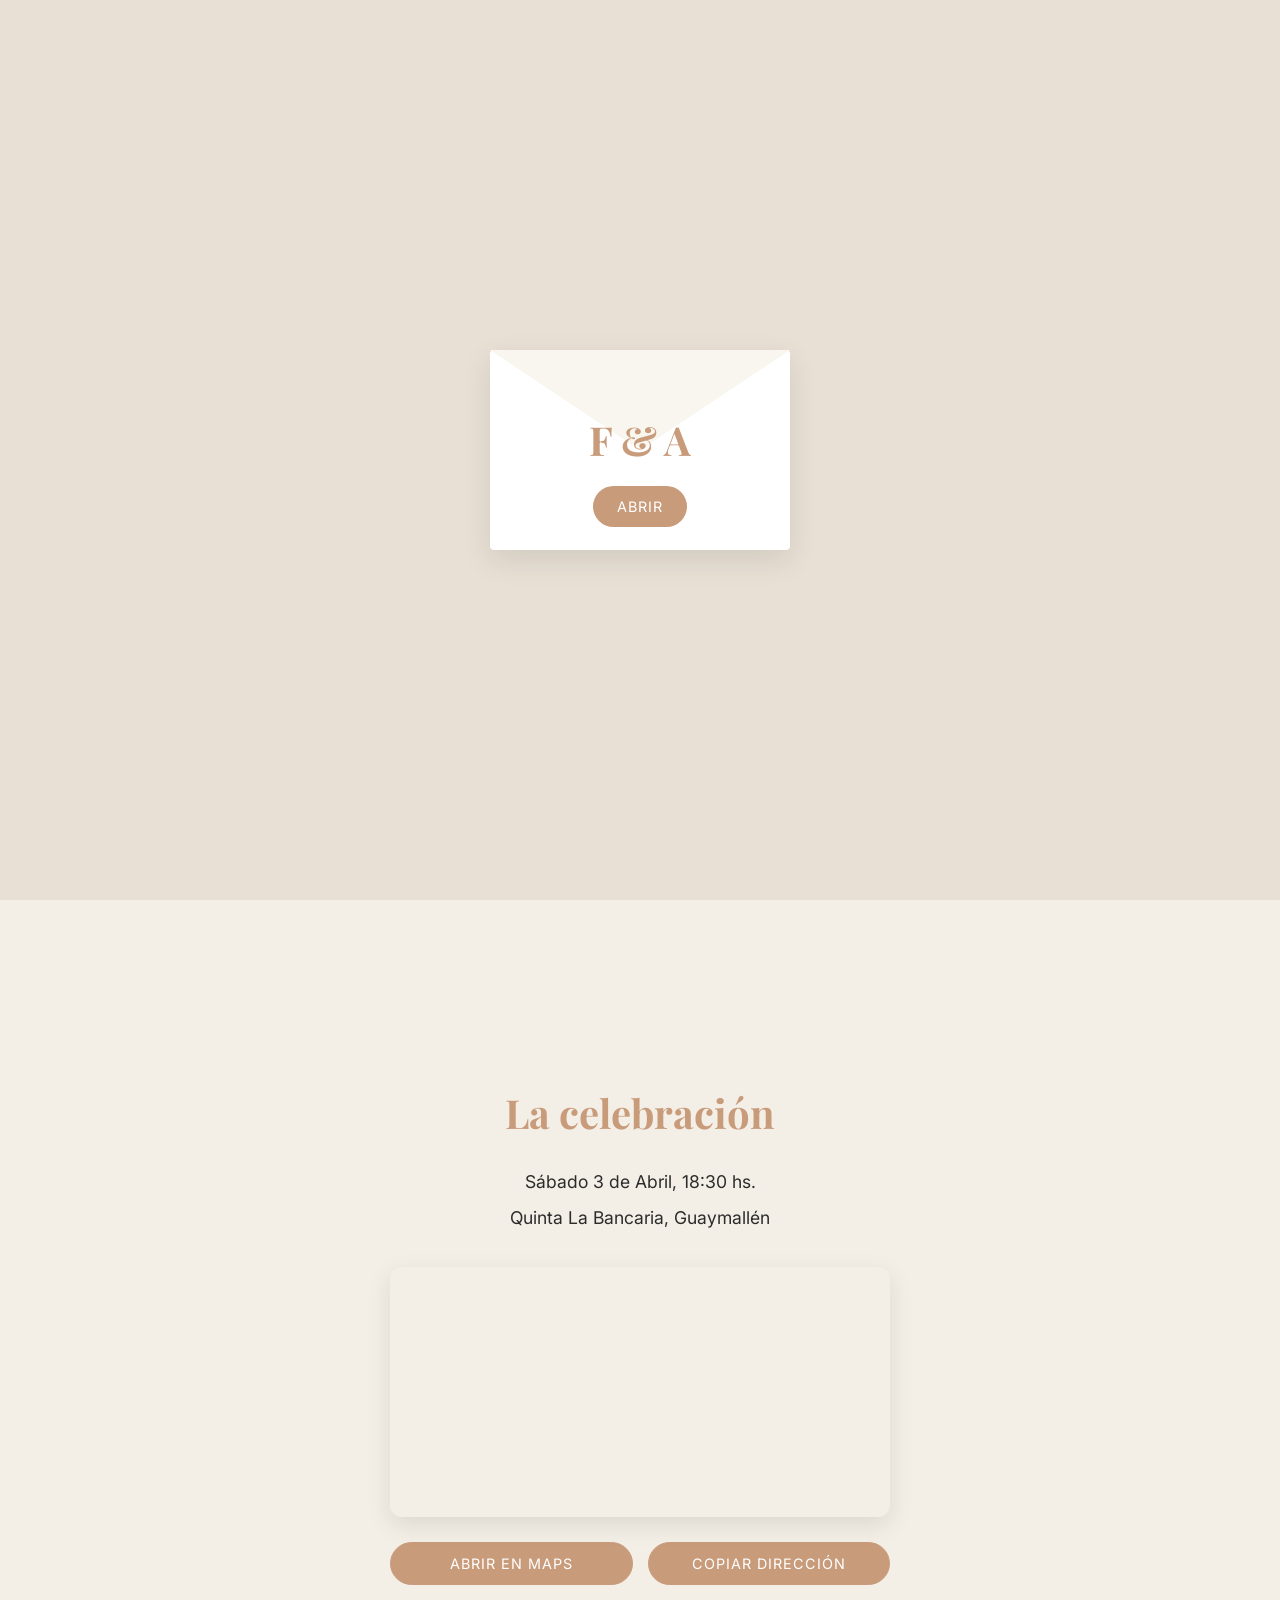
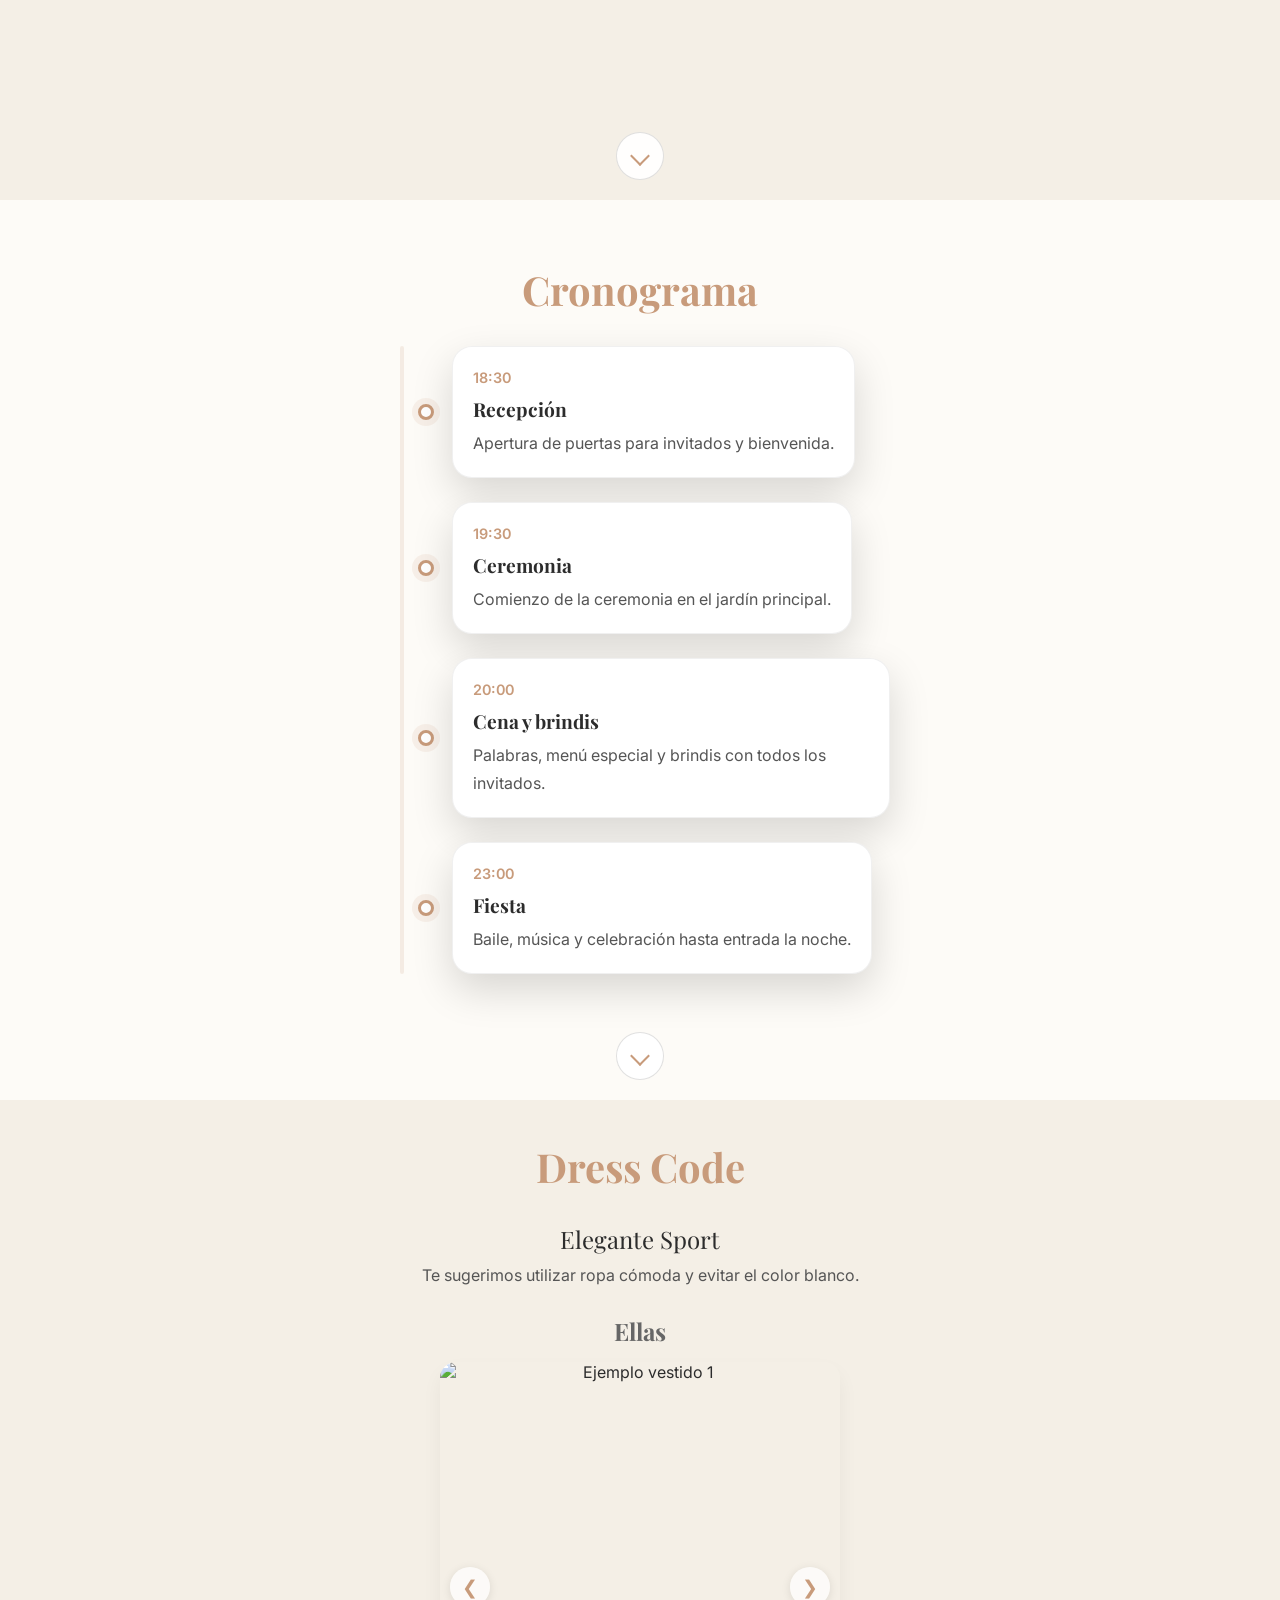
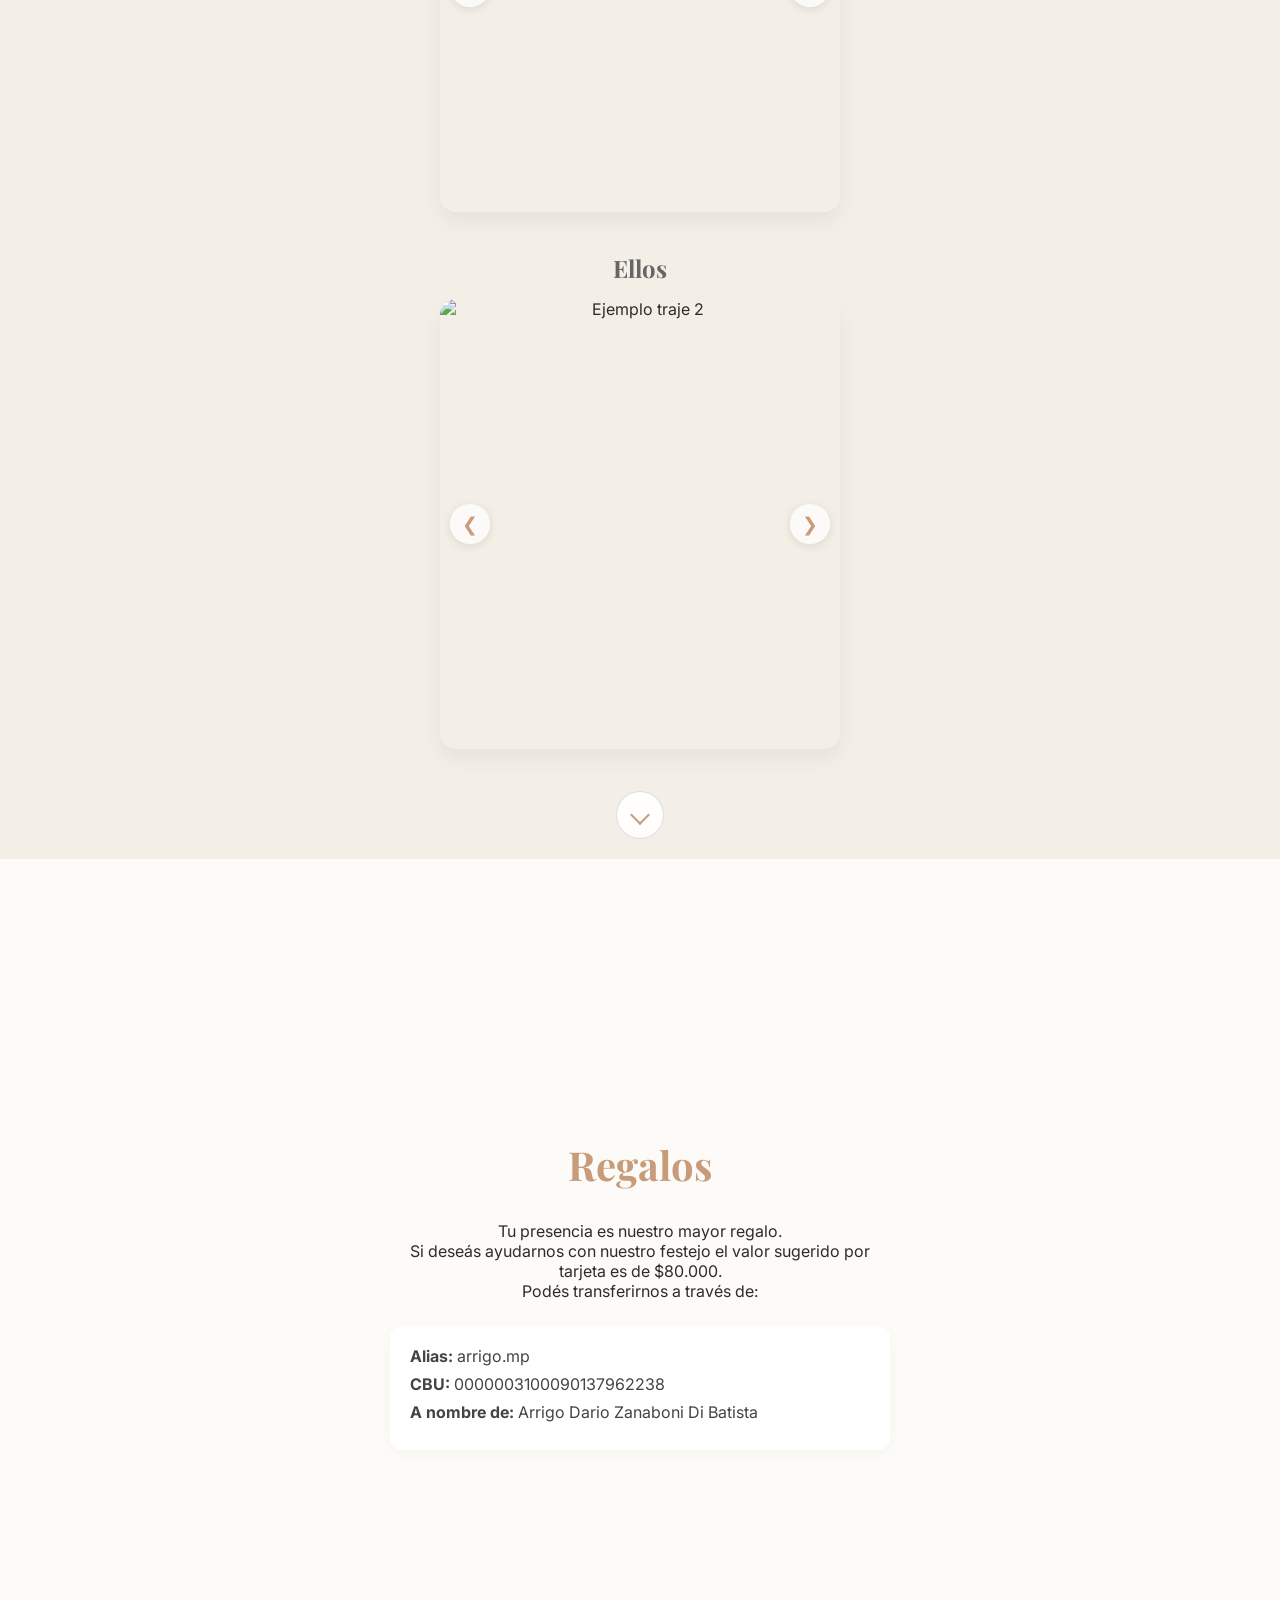
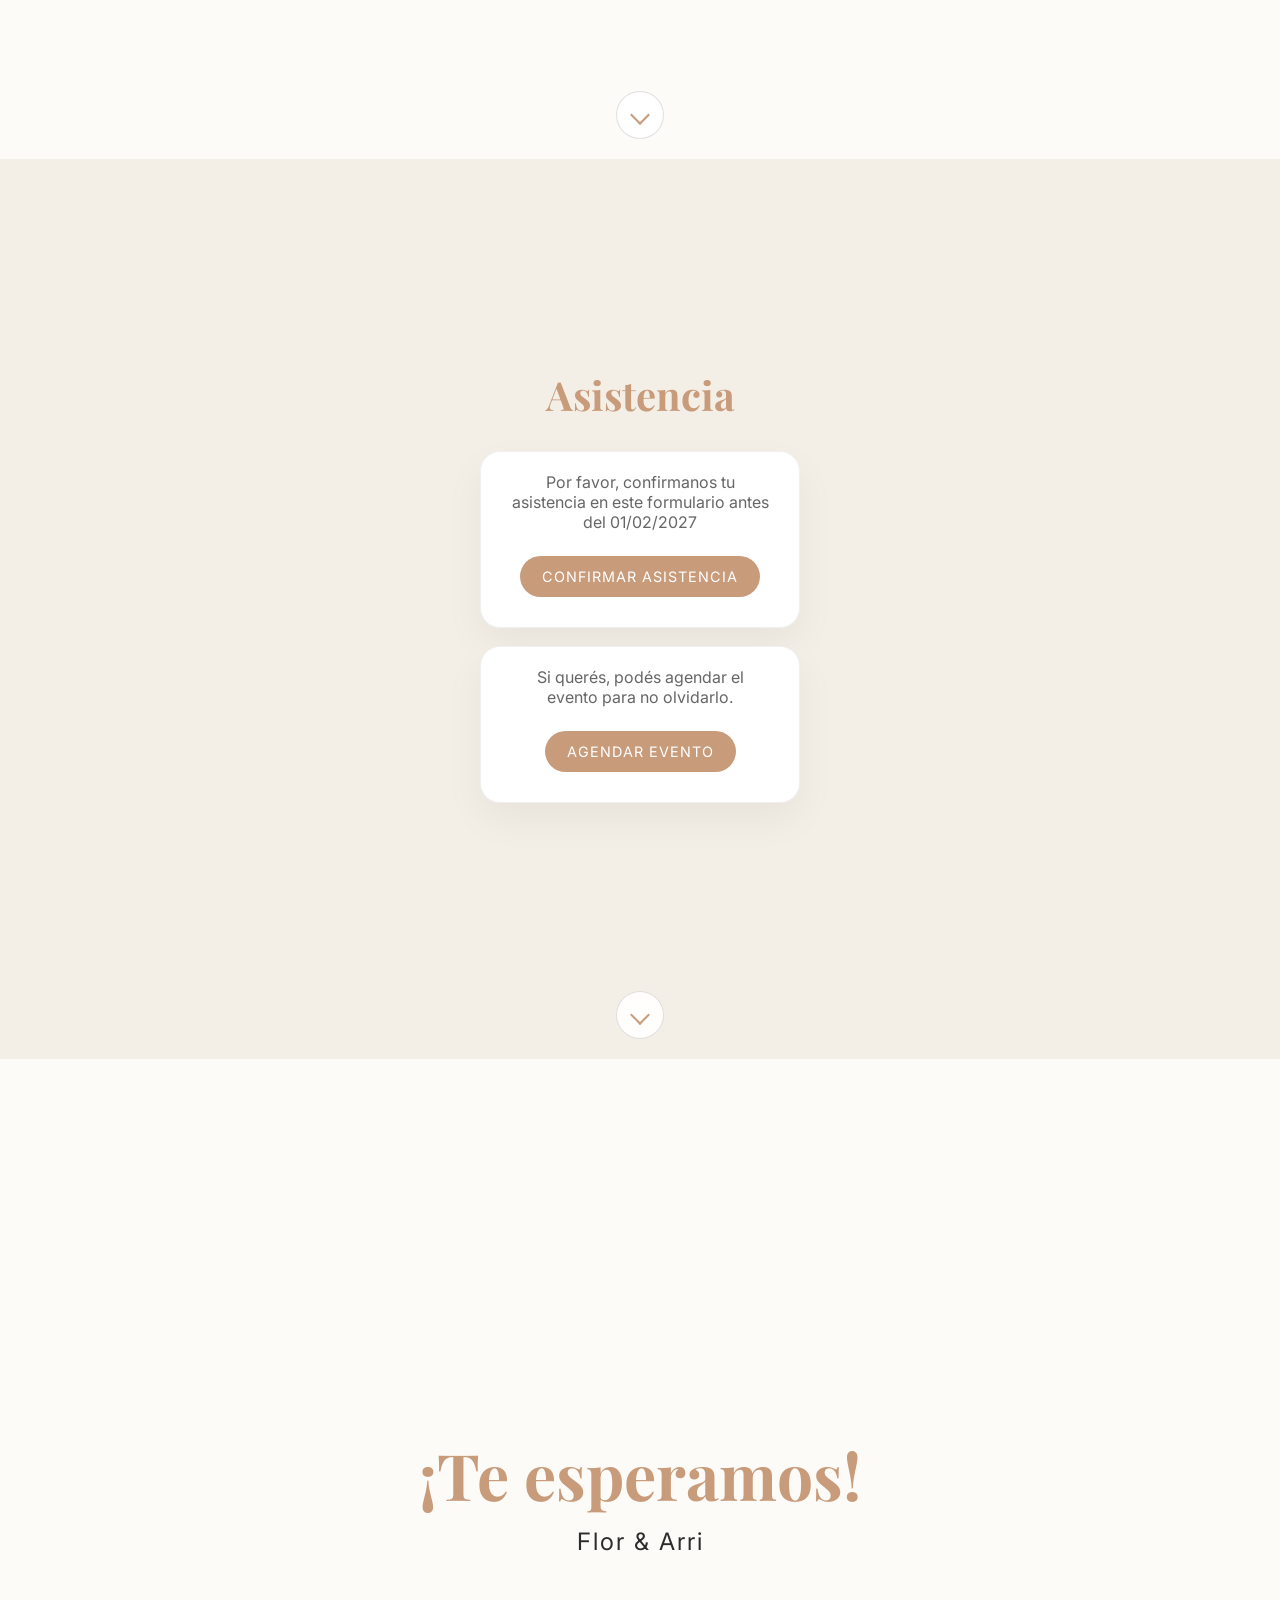
==== commit 979b3c45: "upload changes adasdsa" ====
--- a/index.html
+++ b/index.html
@@ -47,9 +47,14 @@
 
         <div class="carousel-container animate-on-scroll fade-up">
             <div class="carousel-native" id="carousel-hero">
-                <img src="images/foto1.jpg" alt="Foto pareja 1">
+                <img src="images/foto0.jpg" alt="Foto pareja 0">
+                <img src="images/foto4.jpg" alt="Foto pareja 4">
                 <img src="images/foto2.jpg" alt="Foto pareja 2">
-                <img src="images/foto3.jpg" alt="Foto pareja 3">
+                <img src="images/foto5.jpg" alt="Foto pareja 5">
+                <img src="images/foto6.jpg" alt="Foto pareja 6">
+                <img src="images/foto7.jpg" alt="Foto pareja 7">
+                <img src="images/foto8.jpg" alt="Foto pareja 8">
+                
             </div>
             <div class="carousel-controls">
                 <button class="prev" onclick="moveCarousel('carousel-hero', -1)" aria-label="Anterior">&#10094;</button>
@@ -79,14 +84,61 @@
 
                 <div class="button-group">
                     <a href="https://maps.app.goo.gl/sA1mq7ZxMUycqm6x6" target="_blank" rel="noopener noreferrer" class="btn-outline">Abrir en Maps</a>
-                    <button id="btn-copy" class="btn-outline" data-url="Estancia La Romántica, Valle Hermoso">Copiar dirección</button>
-                </div>
-            </div>
-
-            <button class="scroll-down" aria-label="Bajar a la siguiente sección"></button>
-        </section>
-
-        <section id="dress-code" class="section-fullscreen">
+                    <button id="btn-copy" class="btn-outline" data-url="Quinta La Bancaria, Guaymallén">Copiar dirección</button>
+                </div>
+            </div>
+
+            <button class="scroll-down" aria-label="Bajar a la siguiente sección"></button>
+        </section>
+
+        <section id="schedule" class="section-fullscreen">
+            <div class="content-wrapper animate-on-scroll fade-up">
+                <h3 class="section-title">Cronograma</h3>
+                
+                <div class="timeline-container">
+                    <div class="timeline-line"></div>
+
+                    <div class="timeline-item">
+                        <div class="timeline-marker"></div>
+                        <div class="timeline-card">
+                            <span class="timeline-date">18:30</span>
+                            <h4 class="timeline-title">Recepción</h4>
+                            <p>Apertura de puertas para invitados y bienvenida.</p>
+                        </div>
+                    </div>
+
+                    <div class="timeline-item">
+                        <div class="timeline-marker"></div>
+                        <div class="timeline-card">
+                            <span class="timeline-date">19:30</span>
+                            <h4 class="timeline-title">Ceremonia</h4>
+                            <p>Comienzo de la ceremonia en el jardín principal.</p>
+                        </div>
+                    </div>
+
+                    <div class="timeline-item">
+                        <div class="timeline-marker"></div>
+                        <div class="timeline-card">
+                            <span class="timeline-date">20:00</span>
+                            <h4 class="timeline-title">Cena y brindis</h4>
+                            <p>Palabras, menú especial y brindis con todos los invitados.</p>
+                        </div>
+                    </div>
+
+                    <div class="timeline-item">
+                        <div class="timeline-marker"></div>
+                        <div class="timeline-card">
+                            <span class="timeline-date">23:00</span>
+                            <h4 class="timeline-title">Fiesta</h4>
+                            <p>Baile, música y celebración hasta entrada la noche.</p>
+                        </div>
+                    </div>
+                </div>
+            </div>
+            <button class="scroll-down" aria-label="Bajar a la siguiente sección"></button>
+        </section>
+
+        <section id="dress-code" class="section-fullscreen bg-alt">
             <div class="content-wrapper animate-on-scroll fade-up">
                 <h3 class="section-title">Dress Code</h3>
                 <p class="dress-text">Elegante Sport</p>
@@ -124,64 +176,16 @@
             <button class="scroll-down" aria-label="Bajar a la siguiente sección"></button>
         </section>
 
-        <section id="schedule" class="section-fullscreen bg-alt">
-            <div class="content-wrapper animate-on-scroll fade-up">
-                <h3 class="section-title">Cronograma</h3>
-                <p class="event-subtitle">Un vistazo al flujo de nuestro día.</p>
-
-                <div class="timeline-container">
-                    <div class="timeline-line"></div>
-
-                    <div class="timeline-item">
-                        <div class="timeline-marker"></div>
-                        <div class="timeline-card">
-                            <span class="timeline-date">18:30</span>
-                            <h4 class="timeline-title">Recepción</h4>
-                            <p>Apertura de puertas para invitados y bienvenida.</p>
-                        </div>
-                    </div>
-
-                    <div class="timeline-item">
-                        <div class="timeline-marker"></div>
-                        <div class="timeline-card">
-                            <span class="timeline-date">19:30</span>
-                            <h4 class="timeline-title">Ceremonia</h4>
-                            <p>Comienzo de la ceremonia en el jardín principal.</p>
-                        </div>
-                    </div>
-
-                    <div class="timeline-item">
-                        <div class="timeline-marker"></div>
-                        <div class="timeline-card">
-                            <span class="timeline-date">20:00</span>
-                            <h4 class="timeline-title">Cena y brindis</h4>
-                            <p>Palabras, menú especial y brindis con todos los invitados.</p>
-                        </div>
-                    </div>
-
-                    <div class="timeline-item">
-                        <div class="timeline-marker"></div>
-                        <div class="timeline-card">
-                            <span class="timeline-date">23:00</span>
-                            <h4 class="timeline-title">Fiesta</h4>
-                            <p>Baile, música y celebración hasta entrada la noche.</p>
-                        </div>
-                    </div>
-                </div>
-            </div>
-            <button class="scroll-down" aria-label="Bajar a la siguiente sección"></button>
-        </section>
-
         <section id="gifts" class="section-fullscreen">
             <div class="content-wrapper animate-on-scroll fade-up">
                 <h3 class="section-title">Regalos</h3>
                 <p class="gift-text">Tu presencia es nuestro mayor regalo.</p>
-                <p class="gift-text">Si deseás ayudarnos con nuestro festejo el valor sugerido por tarjeta es de $70.000.</p>
+                <p class="gift-text">Si deseás ayudarnos con nuestro festejo el valor sugerido por tarjeta es de $80.000.</p>
                 <p class="gift-text">Podés transferirnos a través de:</p>
                 
                 <div class="bank-details">
                     <p><strong>Alias:</strong> arrigo.mp</p>
-                    <p><strong>CBU:</strong> 0000000000000000000000</p>
+                    <p><strong>CBU:</strong> 0000003100090137962238</p>
                     <p><strong>A nombre de:</strong> Arrigo Dario Zanaboni Di Batista</p>
                 </div>
             </div>
@@ -211,7 +215,7 @@
 
         <section id="closing" class="section-fullscreen">
             <div class="content-wrapper animate-on-scroll scale-fade">
-                <h2 class="final-title">¡Te esperamos!</h2>
+                <h2 id="easter-egg-title" class="final-title">¡Te esperamos!</h2>
                 <p class="final-subtitle">Flor & Arri</p>
             </div>
         </section>
--- a/style.css
+++ b/style.css
@@ -229,7 +229,7 @@
 .timeline-item {
     position: relative;
     display: flex;
-    align-items: flex-start;
+    align-items: center;
     gap: 18px;
     margin-bottom: 24px;
 }
@@ -242,7 +242,6 @@
     border: 3px solid var(--accent-color);
     box-shadow: 0 0 0 6px rgba(200, 155, 123, 0.12);
     flex-shrink: 0;
-    margin-top: 4px;
 }
 
 .timeline-card {
@@ -250,7 +249,7 @@
     border: 1px solid rgba(0, 0, 0, 0.06);
     border-radius: 20px;
     padding: 20px;
-    box-shadow: 0 16px 40px rgba(0, 0, 0, 0.05);
+    box-shadow: 0 16px 40px rgba(0, 0, 0, 0.15);
     text-align: left;
 }
 
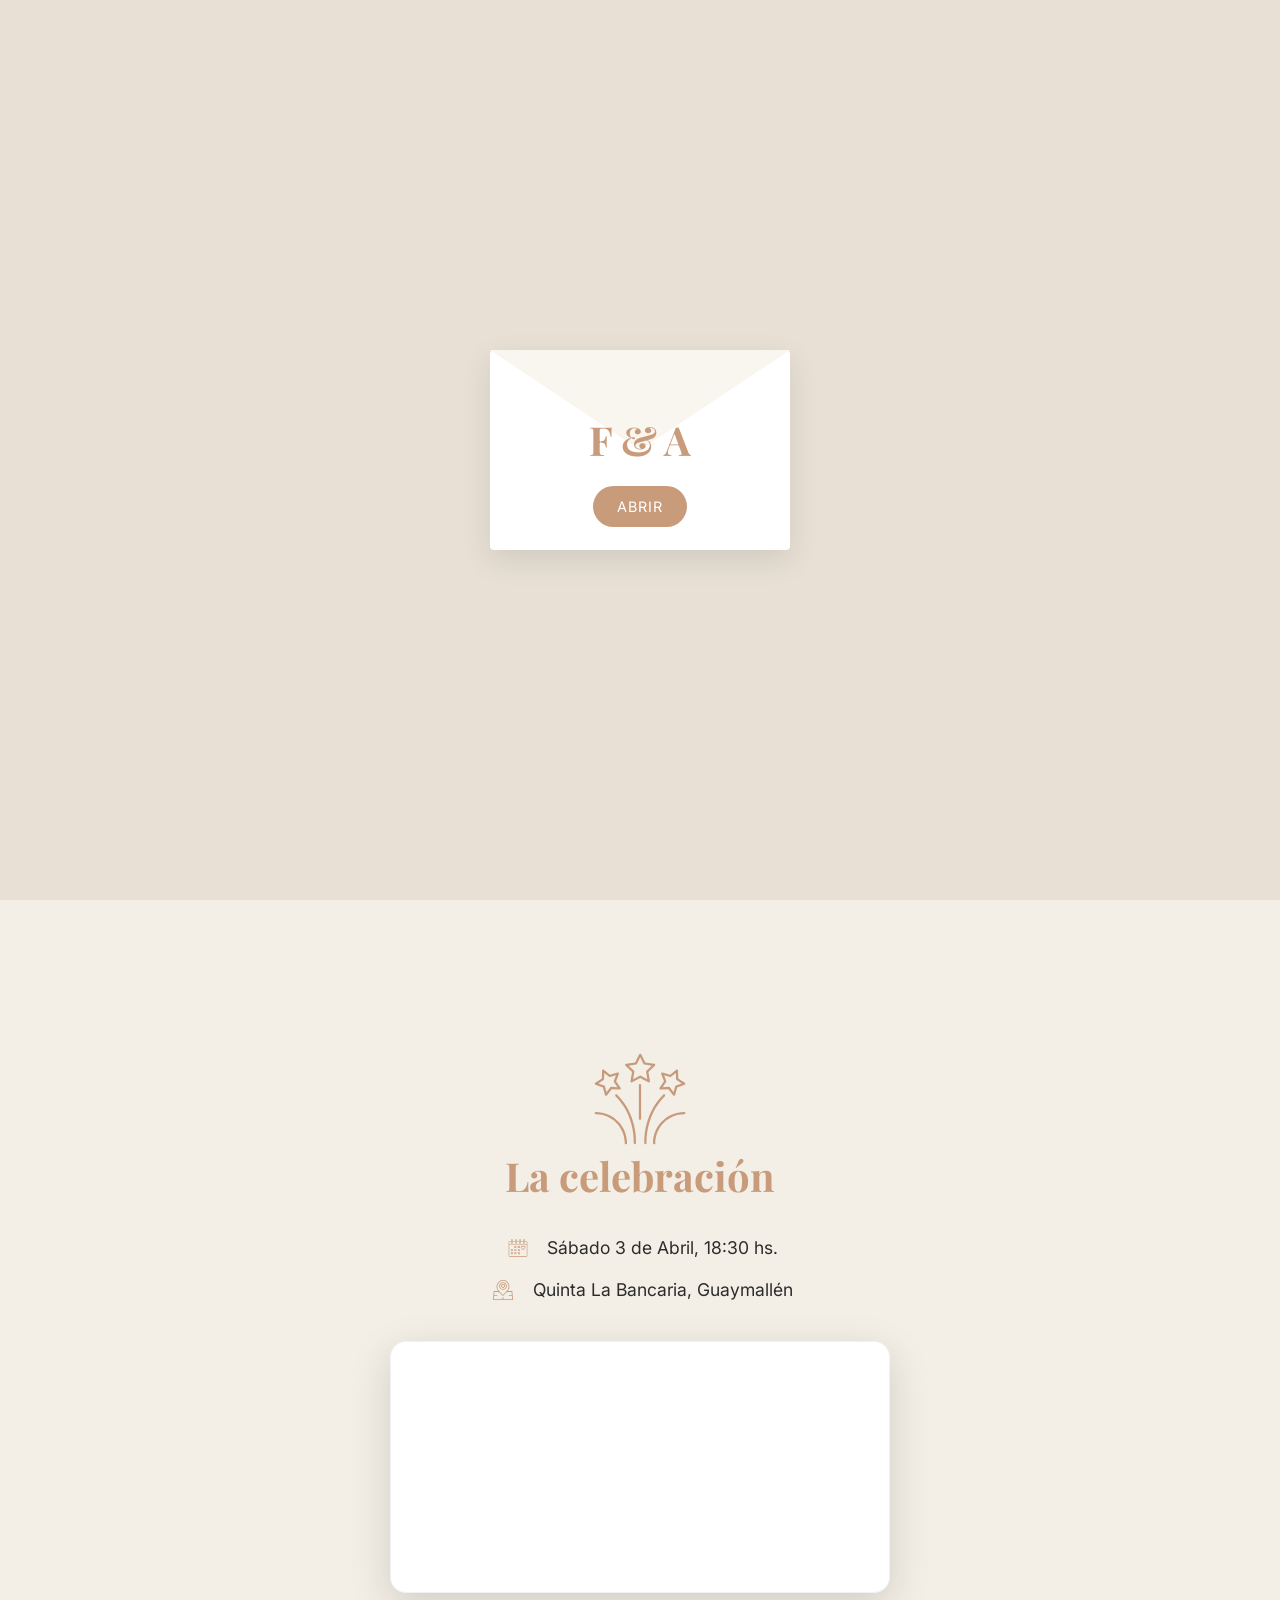
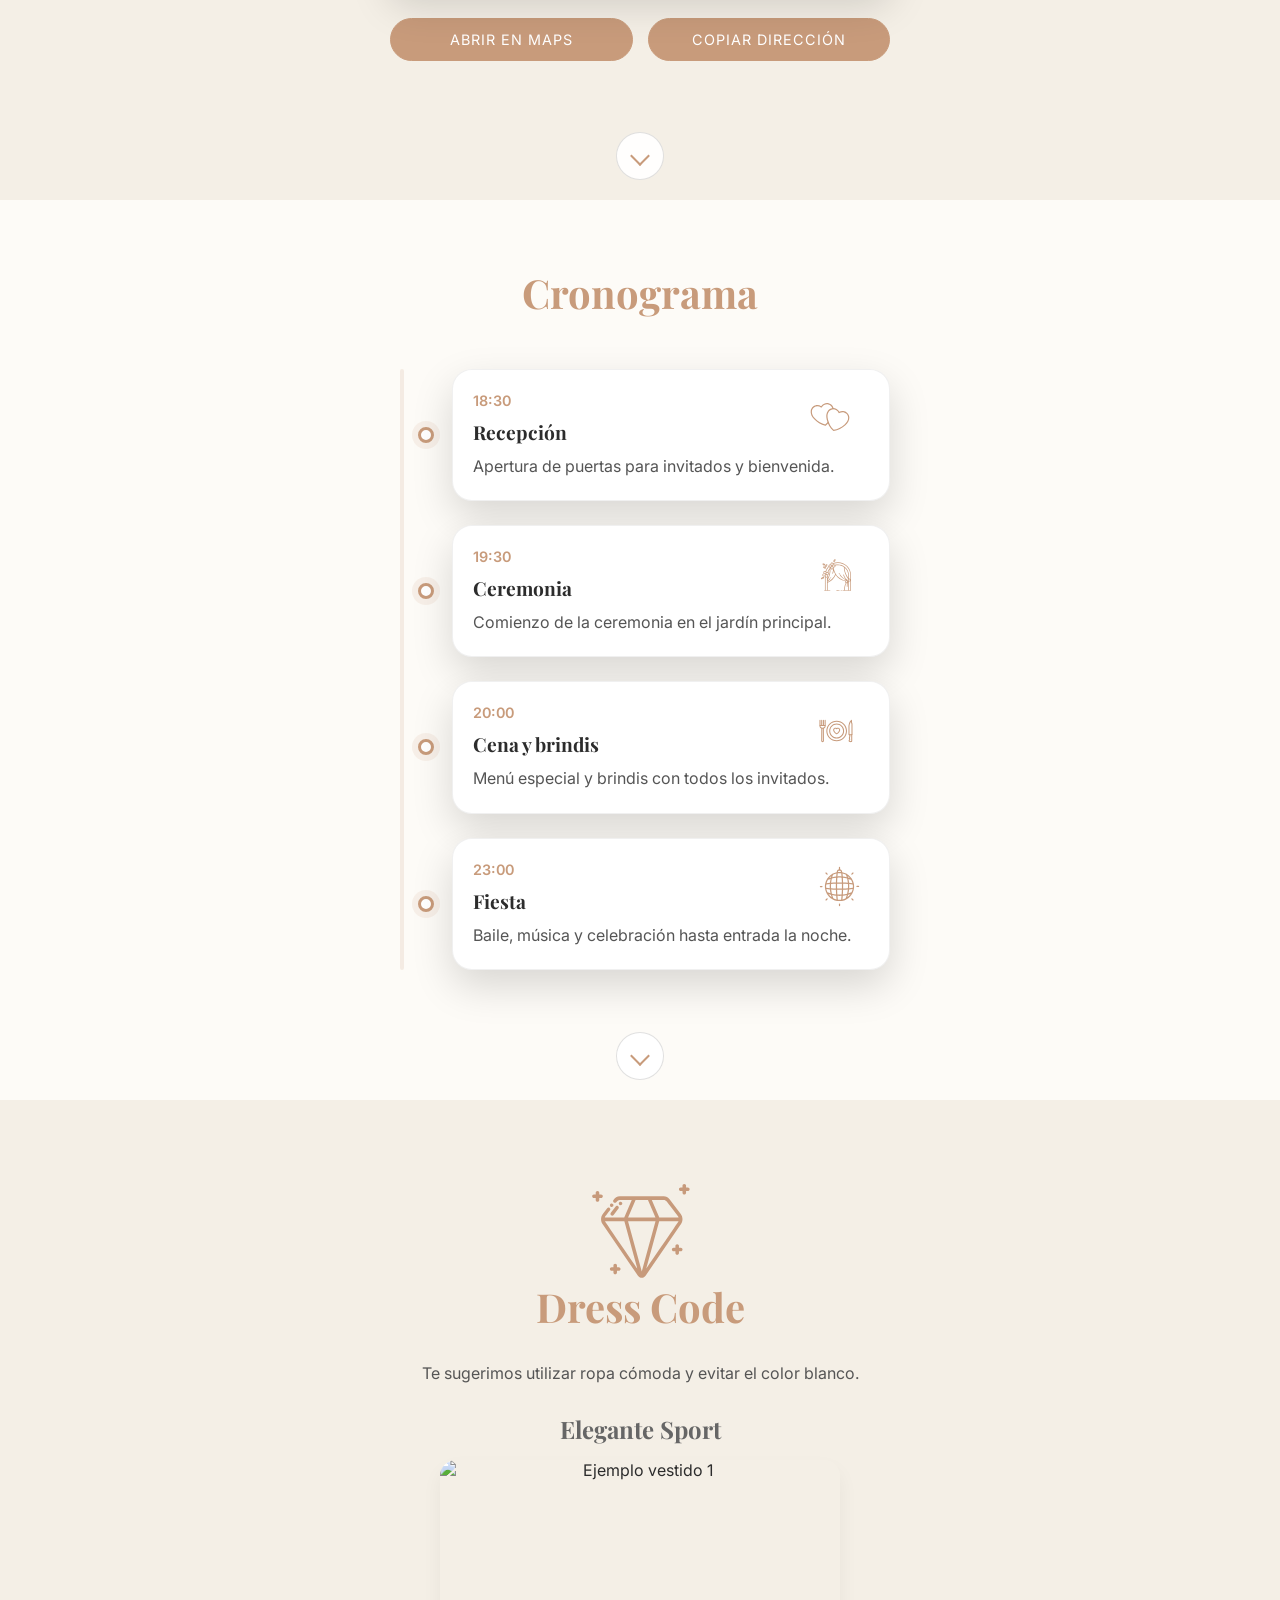
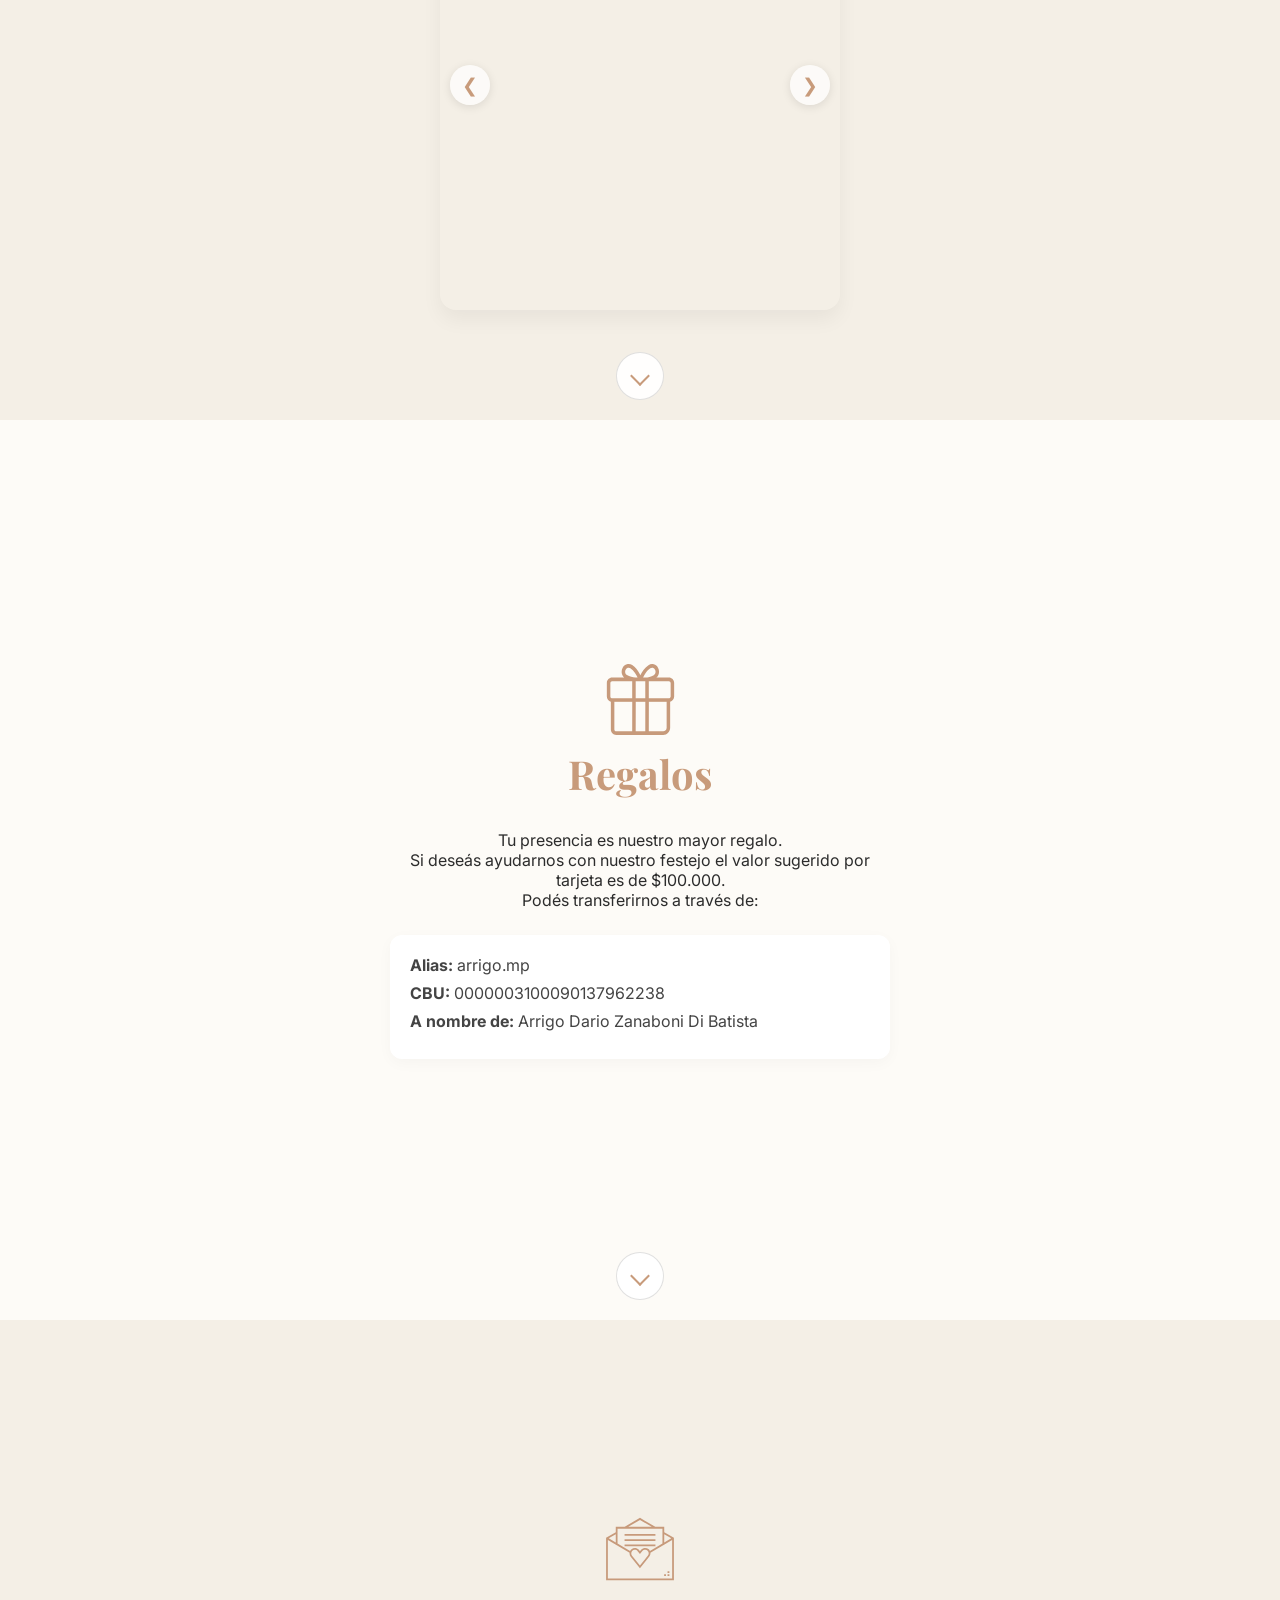
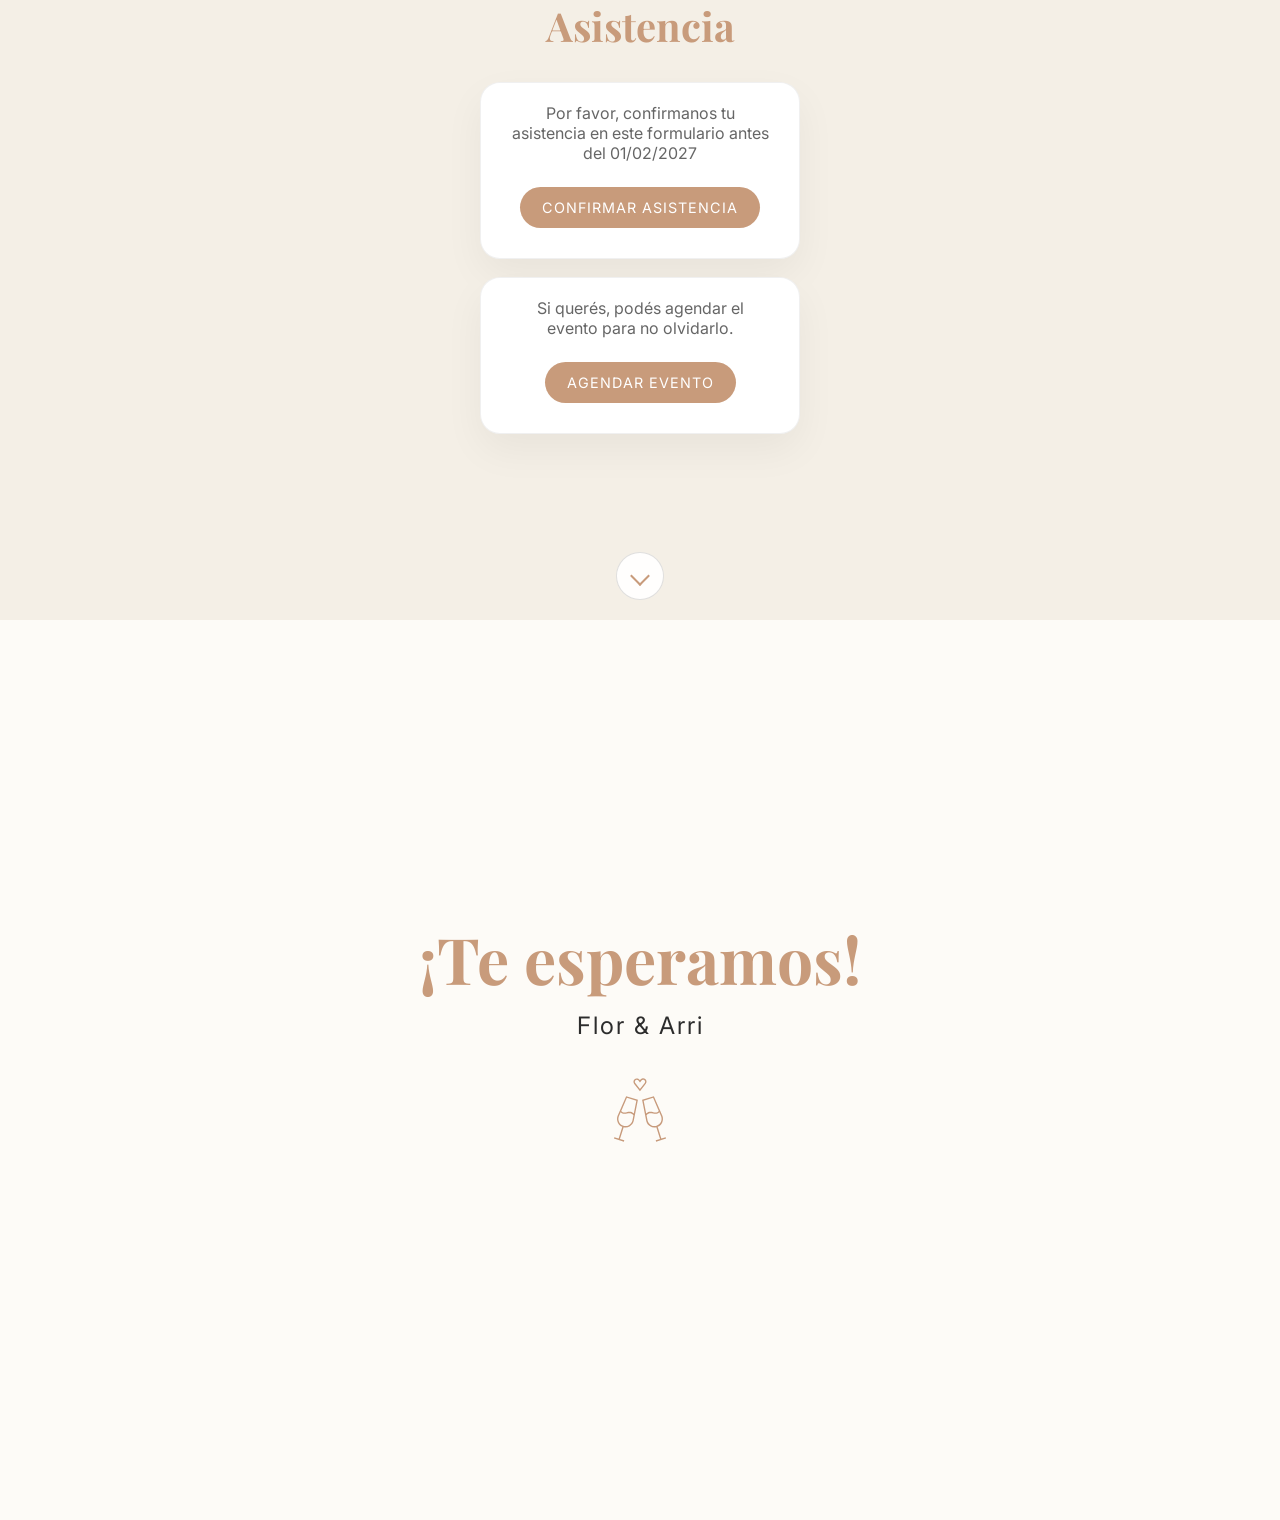
==== commit 192bb02b: "changed main files :v" ====
--- a/index.html
+++ b/index.html
@@ -42,9 +42,7 @@
             <div class="hero-content animate-on-scroll fade-up">
                 <p class="subtitle">Nos casamos</p>
                 <h2 class="names">Flor & Arri</h2>
-                <p class="date">03 · Abril · 2026</p>
-            </div>
-
+                <p class="date">03 · Abril · 2027</p>
         <div class="carousel-container animate-on-scroll fade-up">
             <div class="carousel-native" id="carousel-hero">
                 <img src="images/foto0.jpg" alt="Foto pareja 0">
@@ -74,9 +72,10 @@
 
         <section id="details" class="section-fullscreen bg-alt">
             <div class="content-wrapper animate-on-scroll fade-up">
+                <img src="icons/estrellitas.svg" alt="Estrellitas" class="section-icon">
                 <h3 class="section-title">La celebración</h3>
-                <p class="event-time">Sábado 3 de Abril, 18:30 hs.</p>
-                <p class="event-location">Quinta La Bancaria, Guaymallén</p>
+                <p class="event-time"><img src="icons/calendar.svg" alt="Calendario" class="inline-icon">Sábado 3 de Abril, 18:30 hs.</p>
+                <p class="event-location"><img src="icons/map.svg" alt="Mapa" class="inline-icon">Quinta La Bancaria, Guaymallén</p>
                 
                 <div class="map-container">
                     <iframe src="https://www.google.com/maps/embed?pb=!1m18!1m12!1m3!1d3350.7573913340643!2d-68.76347362371853!3d-32.87813787362156!2m3!1f0!2f0!3f0!3m2!1i1024!2i768!4f13.1!3m3!1m2!1s0x967e0e582812526d%3A0x723793471ff46099!2sQuinta%20la%20bancaria!5e0!3m2!1ses!2sar!4v1775693650528!5m2!1ses!2sar" width="100%" height="250" style="border:0;" allowfullscreen="" loading="lazy"></iframe>
@@ -102,7 +101,7 @@
                         <div class="timeline-marker"></div>
                         <div class="timeline-card">
                             <span class="timeline-date">18:30</span>
-                            <h4 class="timeline-title">Recepción</h4>
+                            <h4 class="timeline-title">Recepción <img src="icons/corazones.svg" alt="Corazones" class="timeline-icon-right timeline-icon-large"></h4>
                             <p>Apertura de puertas para invitados y bienvenida.</p>
                         </div>
                     </div>
@@ -111,7 +110,7 @@
                         <div class="timeline-marker"></div>
                         <div class="timeline-card">
                             <span class="timeline-date">19:30</span>
-                            <h4 class="timeline-title">Ceremonia</h4>
+                            <h4 class="timeline-title">Ceremonia <img src="icons/puertita.svg" alt="Puerta" class="timeline-icon-right timeline-icon-bigger"></h4>
                             <p>Comienzo de la ceremonia en el jardín principal.</p>
                         </div>
                     </div>
@@ -120,8 +119,8 @@
                         <div class="timeline-marker"></div>
                         <div class="timeline-card">
                             <span class="timeline-date">20:00</span>
-                            <h4 class="timeline-title">Cena y brindis</h4>
-                            <p>Palabras, menú especial y brindis con todos los invitados.</p>
+                            <h4 class="timeline-title">Cena y brindis <img src="icons/plato.svg" alt="Copas" class="timeline-icon-right timeline-icon-bigger"></h4>
+                            <p>Menú especial y brindis con todos los invitados.</p>
                         </div>
                     </div>
 
@@ -129,7 +128,7 @@
                         <div class="timeline-marker"></div>
                         <div class="timeline-card">
                             <span class="timeline-date">23:00</span>
-                            <h4 class="timeline-title">Fiesta</h4>
+                            <h4 class="timeline-title">Fiesta <img src="icons/bola.svg" alt="Bola" class="timeline-icon-right"></h4>
                             <p>Baile, música y celebración hasta entrada la noche.</p>
                         </div>
                     </div>
@@ -140,36 +139,26 @@
 
         <section id="dress-code" class="section-fullscreen bg-alt">
             <div class="content-wrapper animate-on-scroll fade-up">
+                <img src="icons/diamante.svg" alt="Diamante" class="section-icon">
                 <h3 class="section-title">Dress Code</h3>
-                <p class="dress-text">Elegante Sport</p>
+                
                 <p class="dress-subtext">Te sugerimos utilizar ropa cómoda y evitar el color blanco.</p>
 
                 <div class="dress-examples">
-                    <h4 class="carousel-title">Ellas</h4>
+                    <h4 class="carousel-title">Elegante Sport</h4>
                     <div class="carousel-container animate-on-scroll fade-up">
-                        <div class="carousel-native"  id="carousel-ellas">
+                        <div class="carousel-native" id="carousel-ideas">
                             <img src="https://images.unsplash.com/photo-1595777457583-95e059d581b8?auto=format&fit=crop&w=400&q=80" alt="Ejemplo vestido 1">
                             <img src="https://images.unsplash.com/photo-1566737236500-c8ac43014a67?auto=format&fit=crop&w=400&q=80" alt="Ejemplo vestido 2">
                             <img src="https://images.unsplash.com/photo-1572804013309-82a89b47afc2?auto=format&fit=crop&w=400&q=80" alt="Ejemplo vestido 3">
-                        </div>
-                                    <div class="carousel-controls">
-                <button class="prev" onclick="moveCarousel('carousel-ellas', -1)" aria-label="Anterior">&#10094;</button>
-                <button class="next" onclick="moveCarousel('carousel-ellas', 1)" aria-label="Siguiente">&#10095;</button>
-            </div>
-                    </div>
-
-                    <h4 class="carousel-title">Ellos</h4>
-                    <div class="carousel-container animate-on-scroll fade-up">
-                        <div class="carousel-native" id="carousel-ellos">
                             <img src="https://images.unsplash.com/photo-1592878904946-b3cd8ae243d0?auto=format&fit=crop&w=400&q=80" alt="Ejemplo traje 2">
                             <img src="https://images.unsplash.com/photo-1594938298593-c53f86151547?auto=format&fit=crop&w=400&q=80" alt="Ejemplo traje 1">
                             <img src="https://images.unsplash.com/photo-1617137968427-85924c800a22?auto=format&fit=crop&w=400&q=80" alt="Ejemplo traje 3">
                         </div>
-
-                                    <div class="carousel-controls">
-                <button class="prev" onclick="moveCarousel('carousel-ellos', -1)" aria-label="Anterior">&#10094;</button>
-                <button class="next" onclick="moveCarousel('carousel-ellos', 1)" aria-label="Siguiente">&#10095;</button>
-            </div>
+                        <div class="carousel-controls">
+                            <button class="prev" onclick="moveCarousel('carousel-ideas', -1)" aria-label="Anterior">&#10094;</button>
+                            <button class="next" onclick="moveCarousel('carousel-ideas', 1)" aria-label="Siguiente">&#10095;</button>
+                        </div>
                     </div>
                 </div>
             </div>
@@ -178,9 +167,10 @@
 
         <section id="gifts" class="section-fullscreen">
             <div class="content-wrapper animate-on-scroll fade-up">
+                <img src="icons/paquete.svg" alt="Paquete" class="section-icon section-icon-small">
                 <h3 class="section-title">Regalos</h3>
                 <p class="gift-text">Tu presencia es nuestro mayor regalo.</p>
-                <p class="gift-text">Si deseás ayudarnos con nuestro festejo el valor sugerido por tarjeta es de $80.000.</p>
+                <p class="gift-text">Si deseás ayudarnos con nuestro festejo el valor sugerido por tarjeta es de $100.000.</p>
                 <p class="gift-text">Podés transferirnos a través de:</p>
                 
                 <div class="bank-details">
@@ -194,6 +184,7 @@
 
         <section id="attendance" class="section-fullscreen bg-alt">
             <div class="content-wrapper animate-on-scroll fade-up">
+                <img src="icons/sobre.svg" alt="Sobre" class="section-icon">
                 <h3 class="section-title">Asistencia</h3>
 
                 <div class="attendance-card">
@@ -217,6 +208,7 @@
             <div class="content-wrapper animate-on-scroll scale-fade">
                 <h2 id="easter-egg-title" class="final-title">¡Te esperamos!</h2>
                 <p class="final-subtitle">Flor & Arri</p>
+                <img src="icons/copas.svg" alt="Copas" class="hero-icon">
             </div>
         </section>
 
--- a/style.css
+++ b/style.css
@@ -157,6 +157,10 @@
     position: relative;
 }
 
+#hero .scroll-down {
+    bottom: -75px;
+}
+
 .scroll-down {
     position: absolute;
     left: 50%;
@@ -249,6 +253,7 @@
     border: 1px solid rgba(0, 0, 0, 0.06);
     border-radius: 20px;
     padding: 20px;
+    position: relative;
     box-shadow: 0 16px 40px rgba(0, 0, 0, 0.15);
     text-align: left;
 }
@@ -265,7 +270,47 @@
     font-family: var(--font-title);
     font-size: 1.2rem;
     margin: 0 0 8px;
+    padding-right: 100px;
     color: var(--text-primary);
+}
+
+/* Ensure timeline cards keep equal widths and titles wrap reliably */
+.timeline-item .timeline-card {
+    flex: 1;
+    min-width: 0;
+}
+
+.timeline-title {
+    white-space: normal;
+    word-break: break-word;
+    overflow-wrap: anywhere;
+}
+
+@media (min-width: 900px) {
+    .timeline-item {
+        align-items: center;
+    }
+    .timeline-card {
+        min-height: 110px;
+    }
+}
+
+.timeline-icon-right {
+    width: 63px;
+    height: auto;
+    position: absolute;
+    right: 18px;
+    top: 16px;
+}
+
+.timeline-icon-bigger {
+    width: 70px; /* 63 * 1.1 ≈ 69.3 */
+    top: 14px;
+}
+
+.timeline-icon-large {
+    width: 82px; /* 63 * 1.3 ≈ 82 */
+    top: 6px;
 }
 
 .timeline-card p {
@@ -345,6 +390,37 @@
     font-size: 2.5rem;
     color: var(--accent-color);
     margin-bottom: 30px;
+    display: inline-flex;
+    align-items: center;
+    gap: 0.8rem;
+}
+
+.section-title-icon {
+    width: 32px;
+    height: auto;
+    display: block;
+}
+
+.section-icon {
+    width: 180px;
+    height: auto;
+    display: block;
+    margin: 0 auto -40px;
+}
+
+#gifts .section-icon {
+    transform: translateY(-20px);
+}
+
+.section-icon-small {
+    width: 135px;
+}
+
+.hero-icon {
+    width: 140px;
+    height: auto;
+    display: block;
+    margin: 0 auto 15px;
 }
 
 .carousel-container {
@@ -358,6 +434,11 @@
     position: relative;
     margin-left: auto;
     margin-right: auto;
+}
+
+.carousel-compact {
+    max-width: 360px;
+    height: 300px;
 }
 
 .carousel-native {
@@ -422,6 +503,33 @@
     scroll-snap-align: center;
 }
 
+#carousel-hero img {
+    opacity: 0.6;
+    transition: opacity 0.3s ease;
+}
+
+#carousel-hero img.active {
+    opacity: 1;
+}
+
+#carousel-ellas img {
+    opacity: 0.6;
+    transition: opacity 0.3s ease;
+}
+
+#carousel-ellas img.active {
+    opacity: 1;
+}
+
+#carousel-ellos img {
+    opacity: 0.6;
+    transition: opacity 0.3s ease;
+}
+
+#carousel-ellos img.active {
+    opacity: 1;
+}
+
 .carousel-title {
     font-family: var(--font-title);
     font-size: 1.5rem;
@@ -466,6 +574,17 @@
     font-size: 1.1rem;
     margin-bottom: 10px;
     line-height: 1.5;
+    display: flex;
+    align-items: center;
+    justify-content: center;
+    gap: 0.85rem;
+    text-align: center;
+}
+
+.inline-icon {
+    width: 32px;
+    height: auto;
+    display: inline-block;
 }
 
 .map-container {
@@ -473,9 +592,11 @@
     position: relative;
     z-index: 10;
     width: 100%;
-    border-radius: 12px;
+    border-radius: 16px;
     overflow: hidden;
-    box-shadow: 0 8px 25px rgba(0, 0, 0, 0.1);
+    box-shadow: 0 12px 40px rgba(0, 0, 0, 0.15);
+    border: 1px solid rgba(0, 0, 0, 0.05);
+    background-color: #fff;
 }
 
 .map-container iframe {
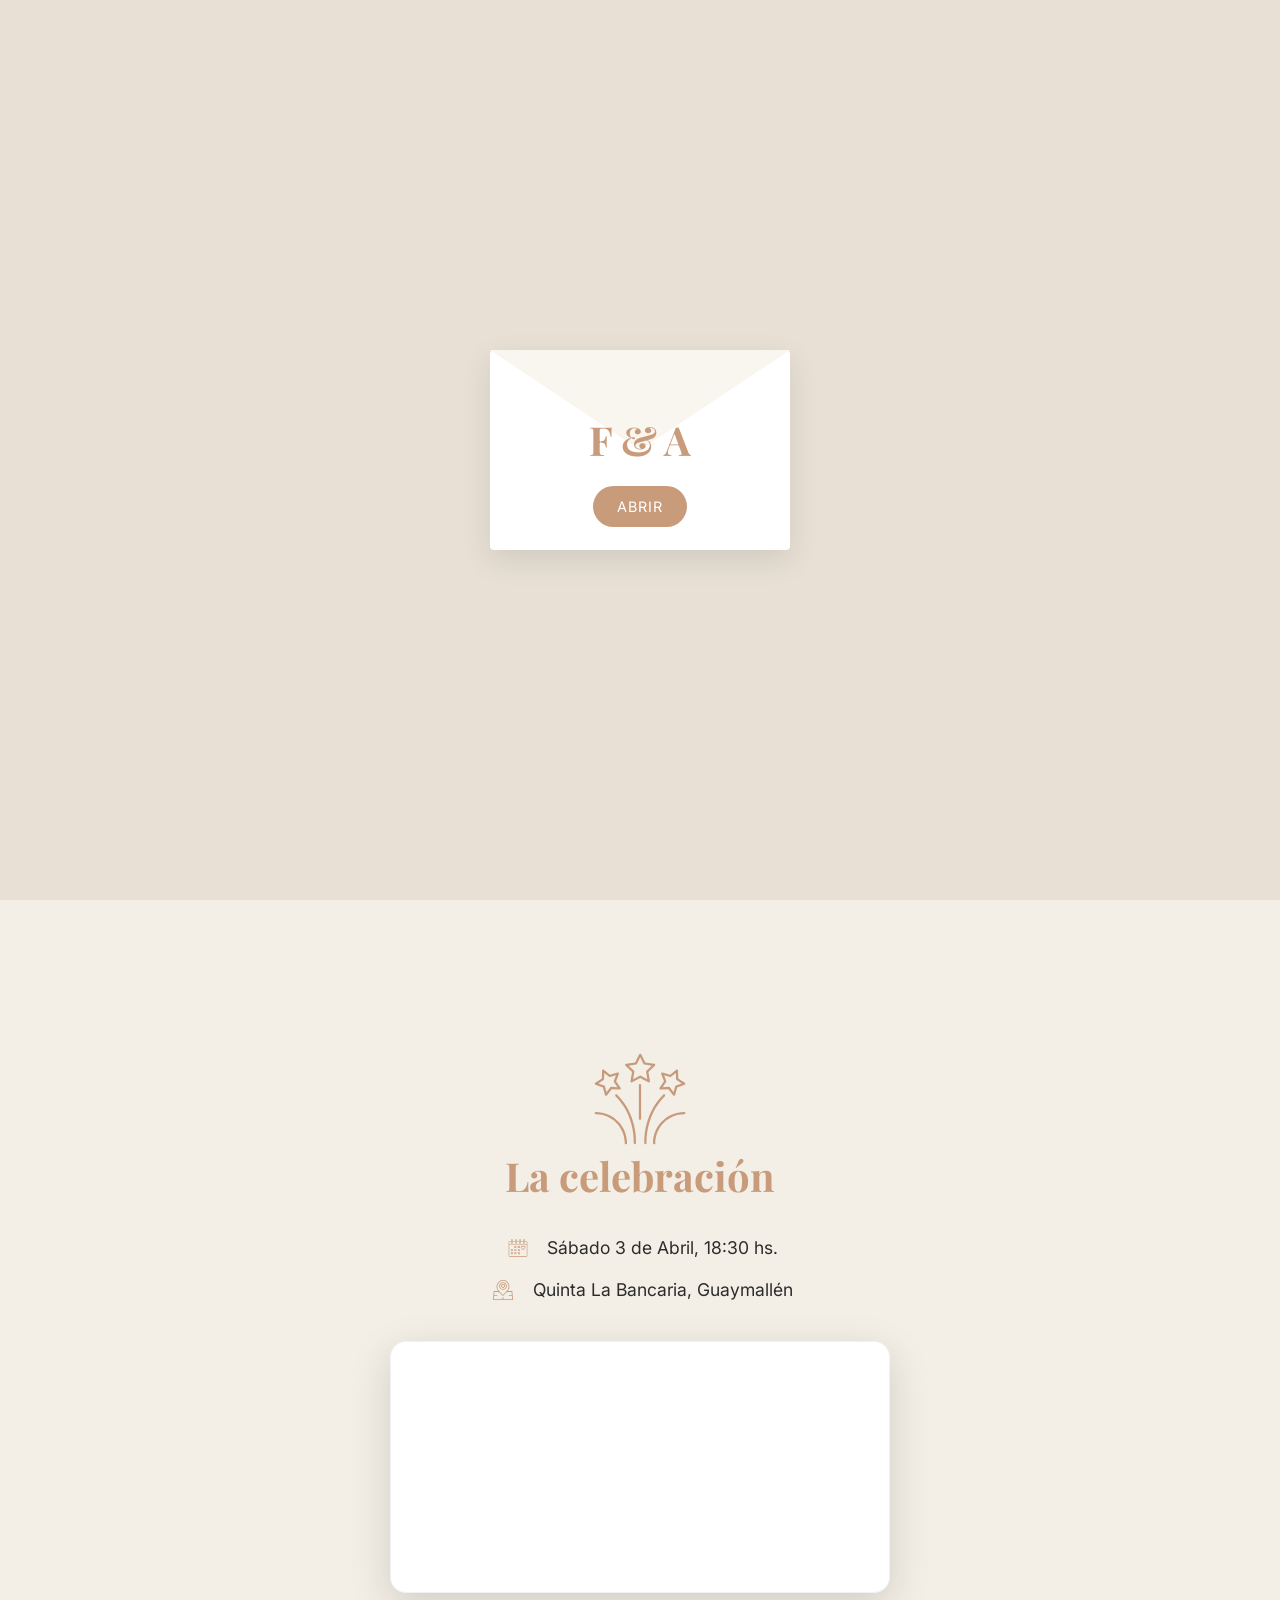
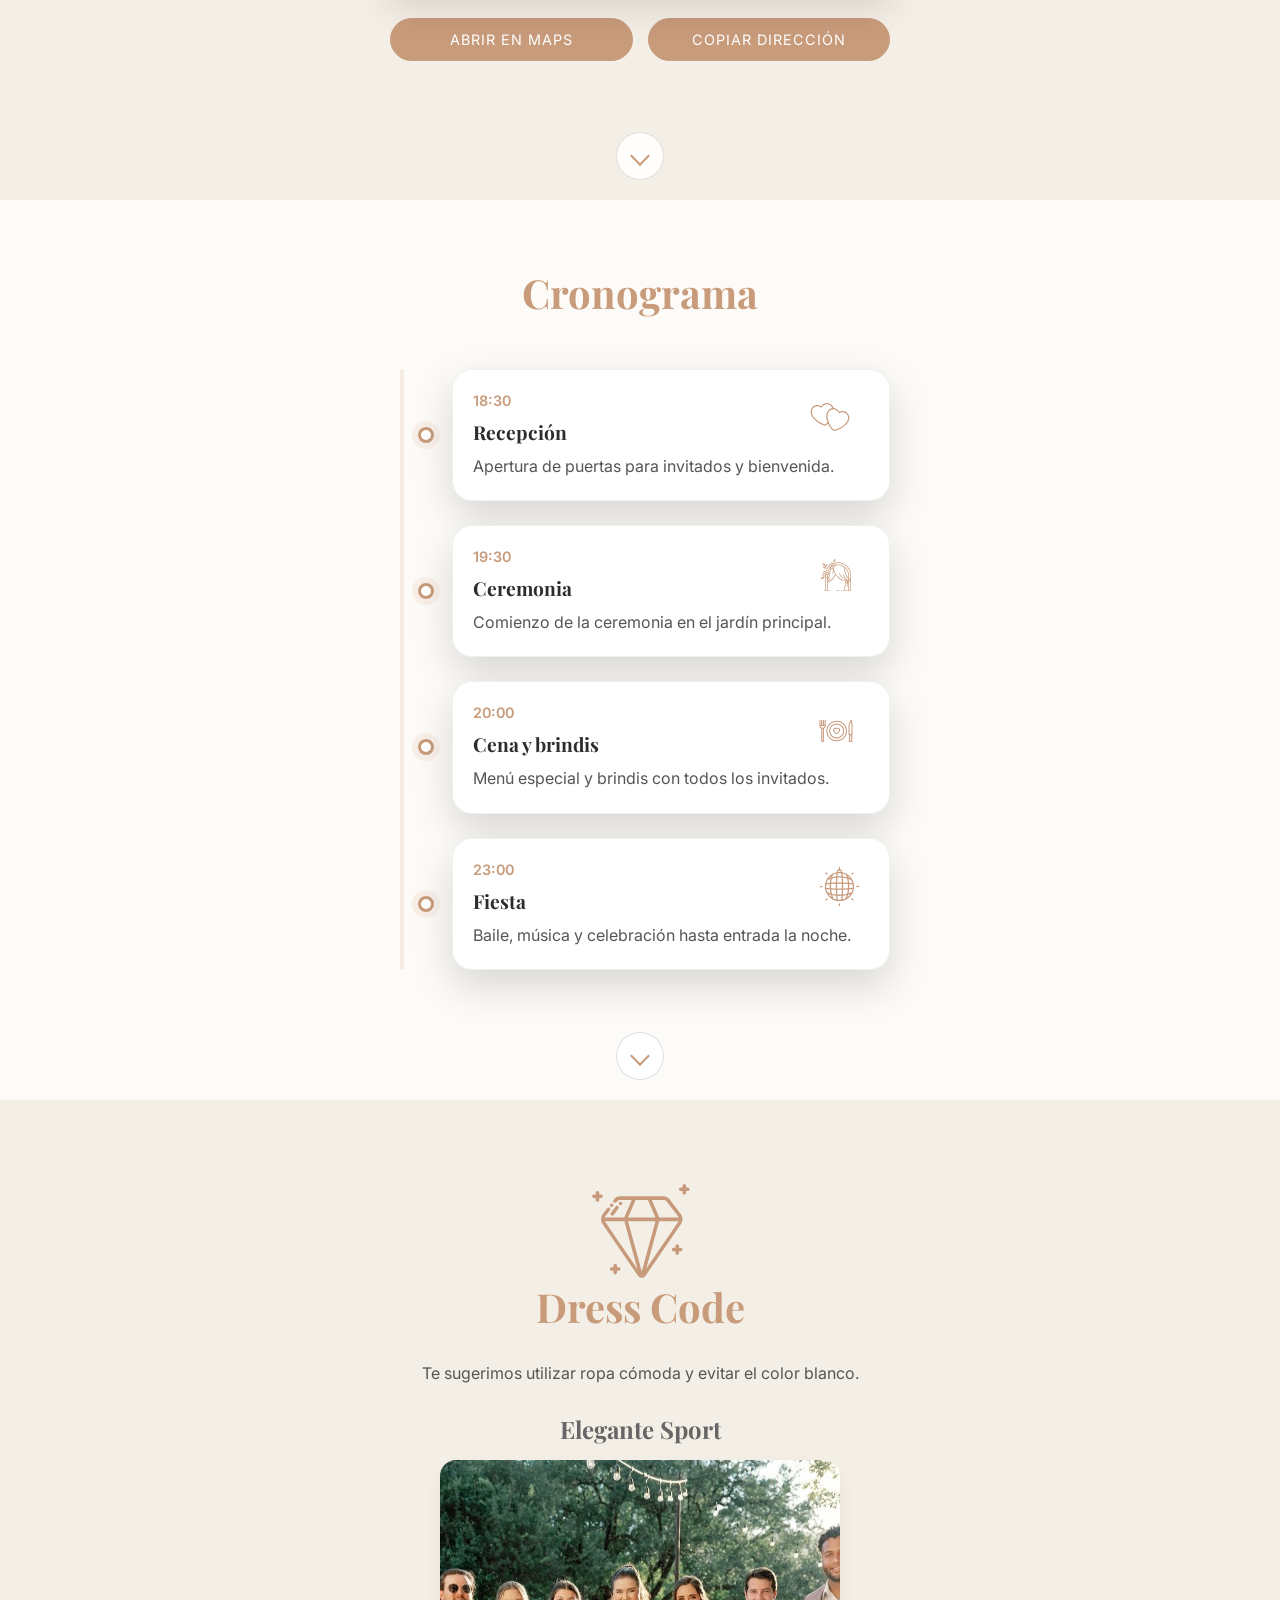
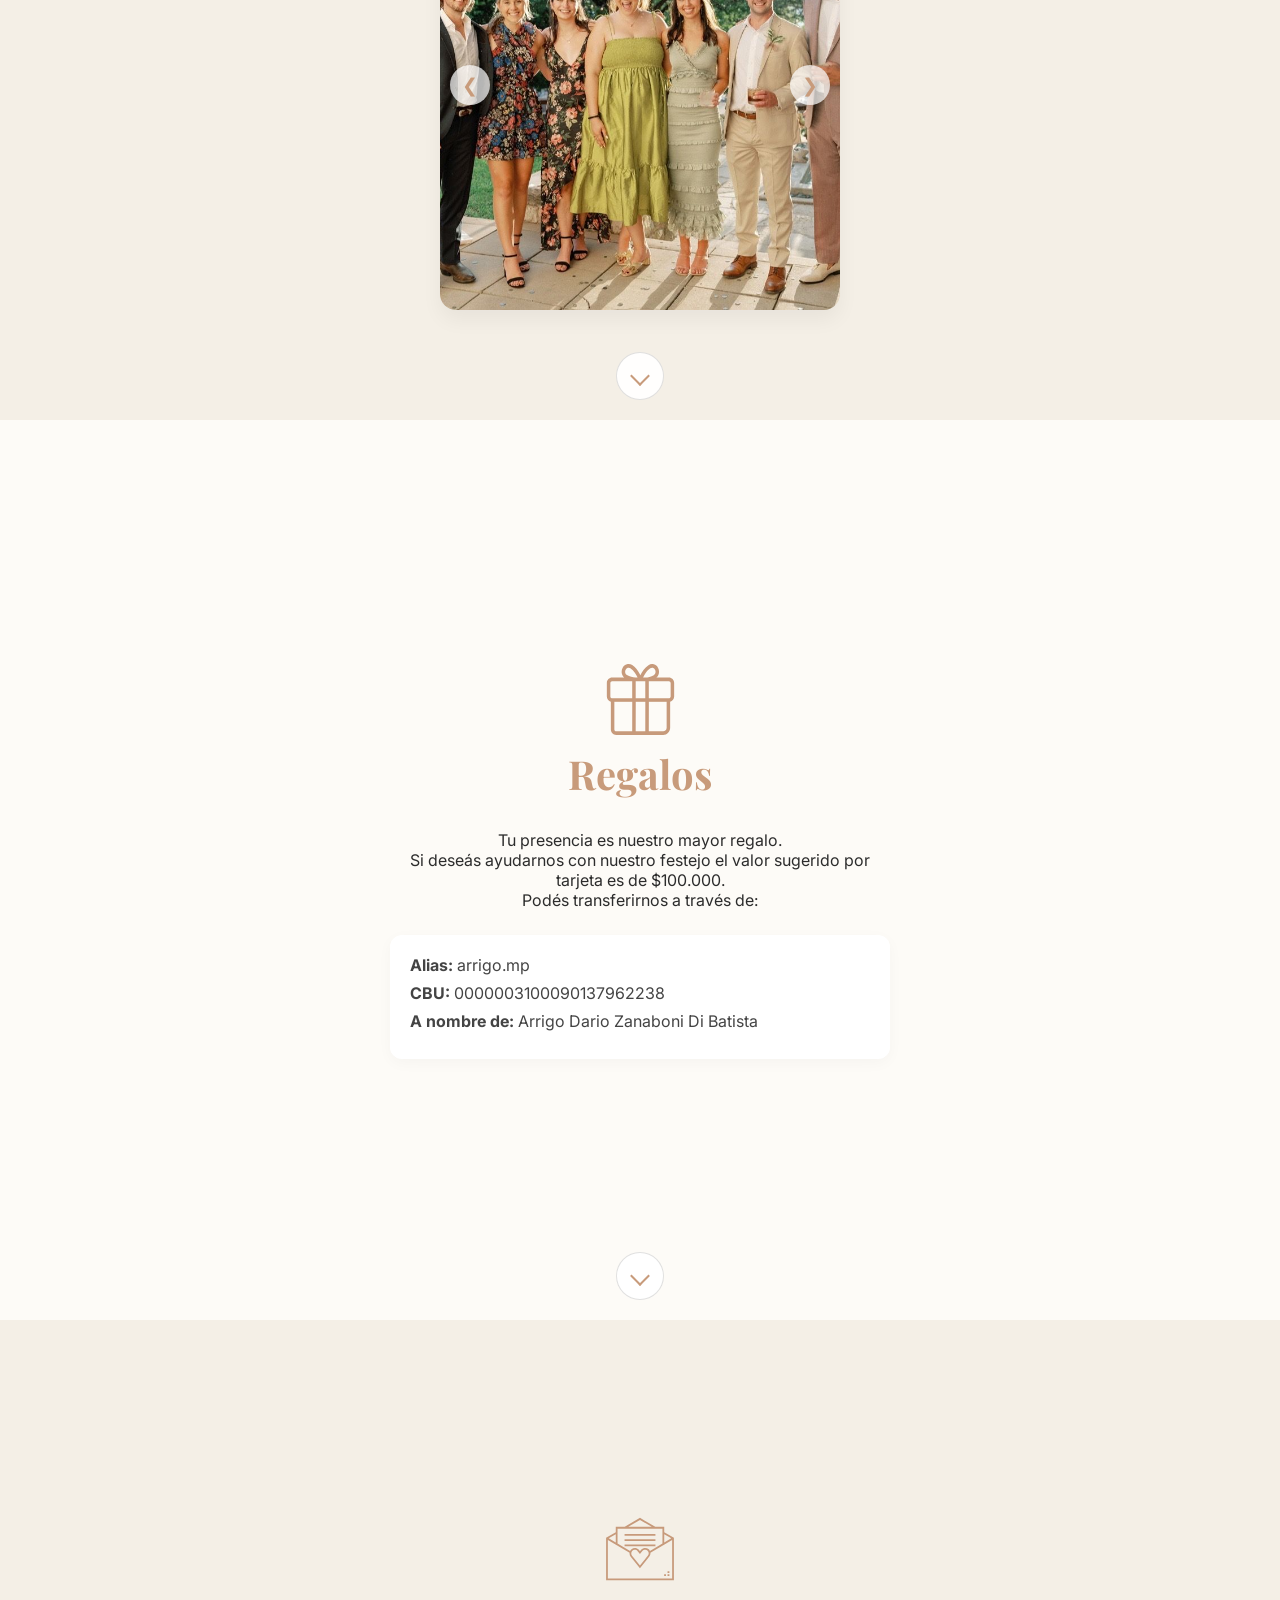
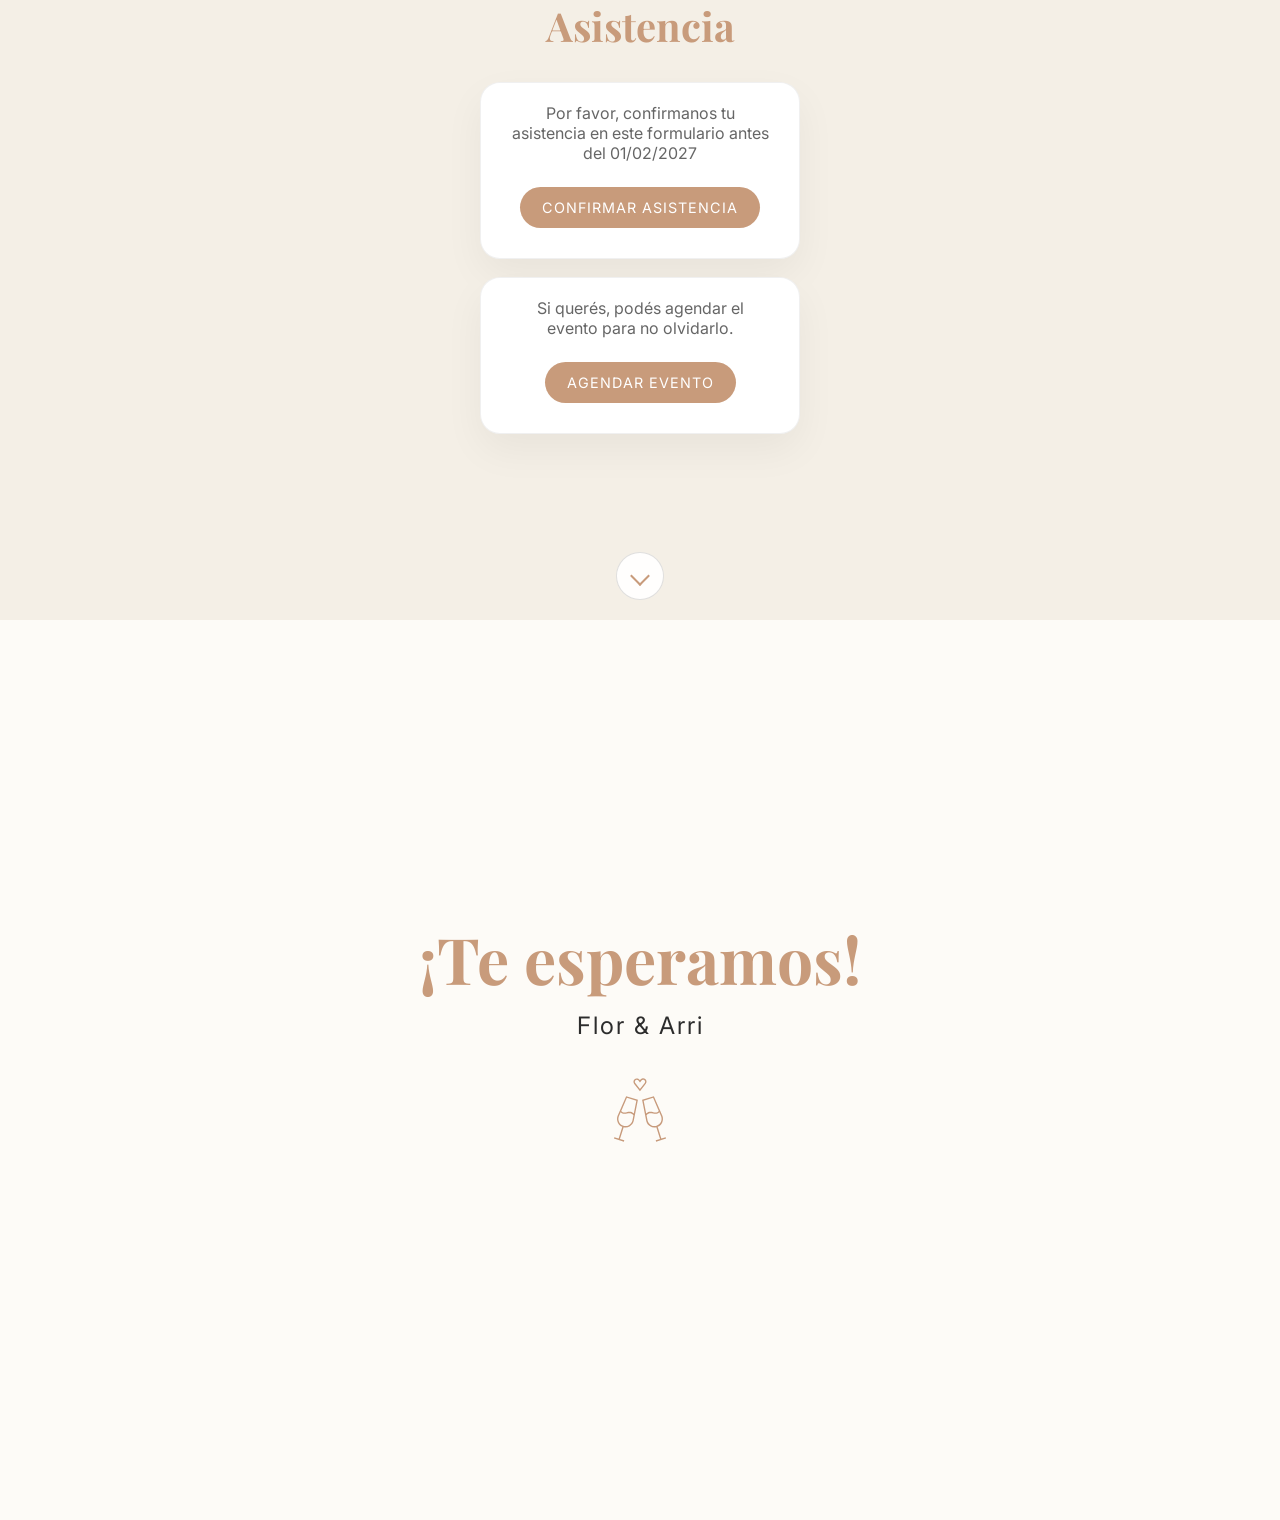
==== commit 4153dfa5: "Add files via upload" ====
--- a/index.html
+++ b/index.html
@@ -148,12 +148,17 @@
                     <h4 class="carousel-title">Elegante Sport</h4>
                     <div class="carousel-container animate-on-scroll fade-up">
                         <div class="carousel-native" id="carousel-ideas">
-                            <img src="https://images.unsplash.com/photo-1595777457583-95e059d581b8?auto=format&fit=crop&w=400&q=80" alt="Ejemplo vestido 1">
-                            <img src="https://images.unsplash.com/photo-1566737236500-c8ac43014a67?auto=format&fit=crop&w=400&q=80" alt="Ejemplo vestido 2">
-                            <img src="https://images.unsplash.com/photo-1572804013309-82a89b47afc2?auto=format&fit=crop&w=400&q=80" alt="Ejemplo vestido 3">
-                            <img src="https://images.unsplash.com/photo-1592878904946-b3cd8ae243d0?auto=format&fit=crop&w=400&q=80" alt="Ejemplo traje 2">
-                            <img src="https://images.unsplash.com/photo-1594938298593-c53f86151547?auto=format&fit=crop&w=400&q=80" alt="Ejemplo traje 1">
-                            <img src="https://images.unsplash.com/photo-1617137968427-85924c800a22?auto=format&fit=crop&w=400&q=80" alt="Ejemplo traje 3">
+                            <img src="images/ropa/1.jpg" alt="Idea ropa 1">
+                            <img src="images/ropa/2.jpg" alt="Idea ropa 2">
+                            <img src="images/ropa/3.jpg" alt="Idea ropa 3">
+                            <img src="images/ropa/4.jpg" alt="Idea ropa 4">
+                            <img src="images/ropa/5.jpg" alt="Idea ropa 5">
+                            <img src="images/ropa/6.jpg" alt="Idea ropa 6">
+                            <img src="images/ropa/7.jpg" alt="Idea ropa 7">
+                            <img src="images/ropa/8.jpg" alt="Idea ropa 8">
+                            <img src="images/ropa/9.jpg" alt="Idea ropa 9">
+                            <img src="images/ropa/10.jpg" alt="Idea ropa 10">
+                            <img src="images/ropa/11.jpg" alt="Idea ropa 11">
                         </div>
                         <div class="carousel-controls">
                             <button class="prev" onclick="moveCarousel('carousel-ideas', -1)" aria-label="Anterior">&#10094;</button>
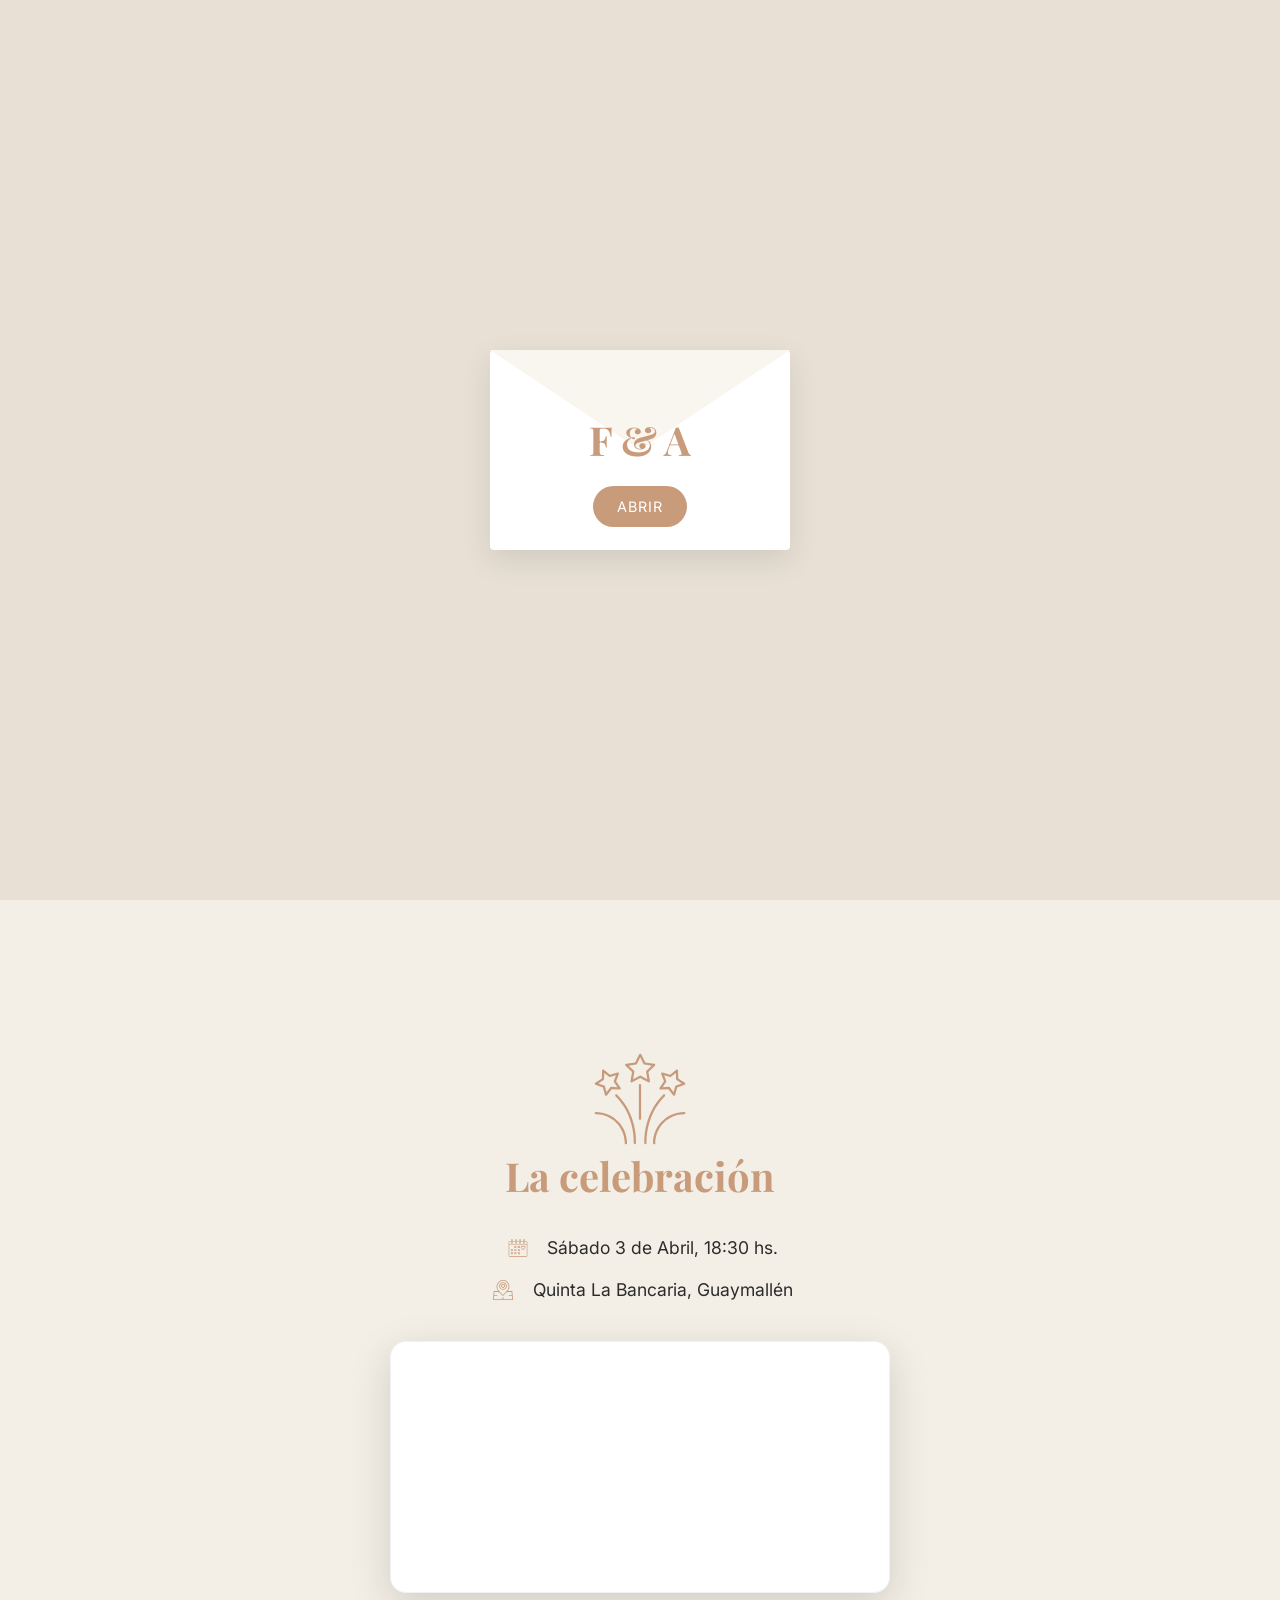
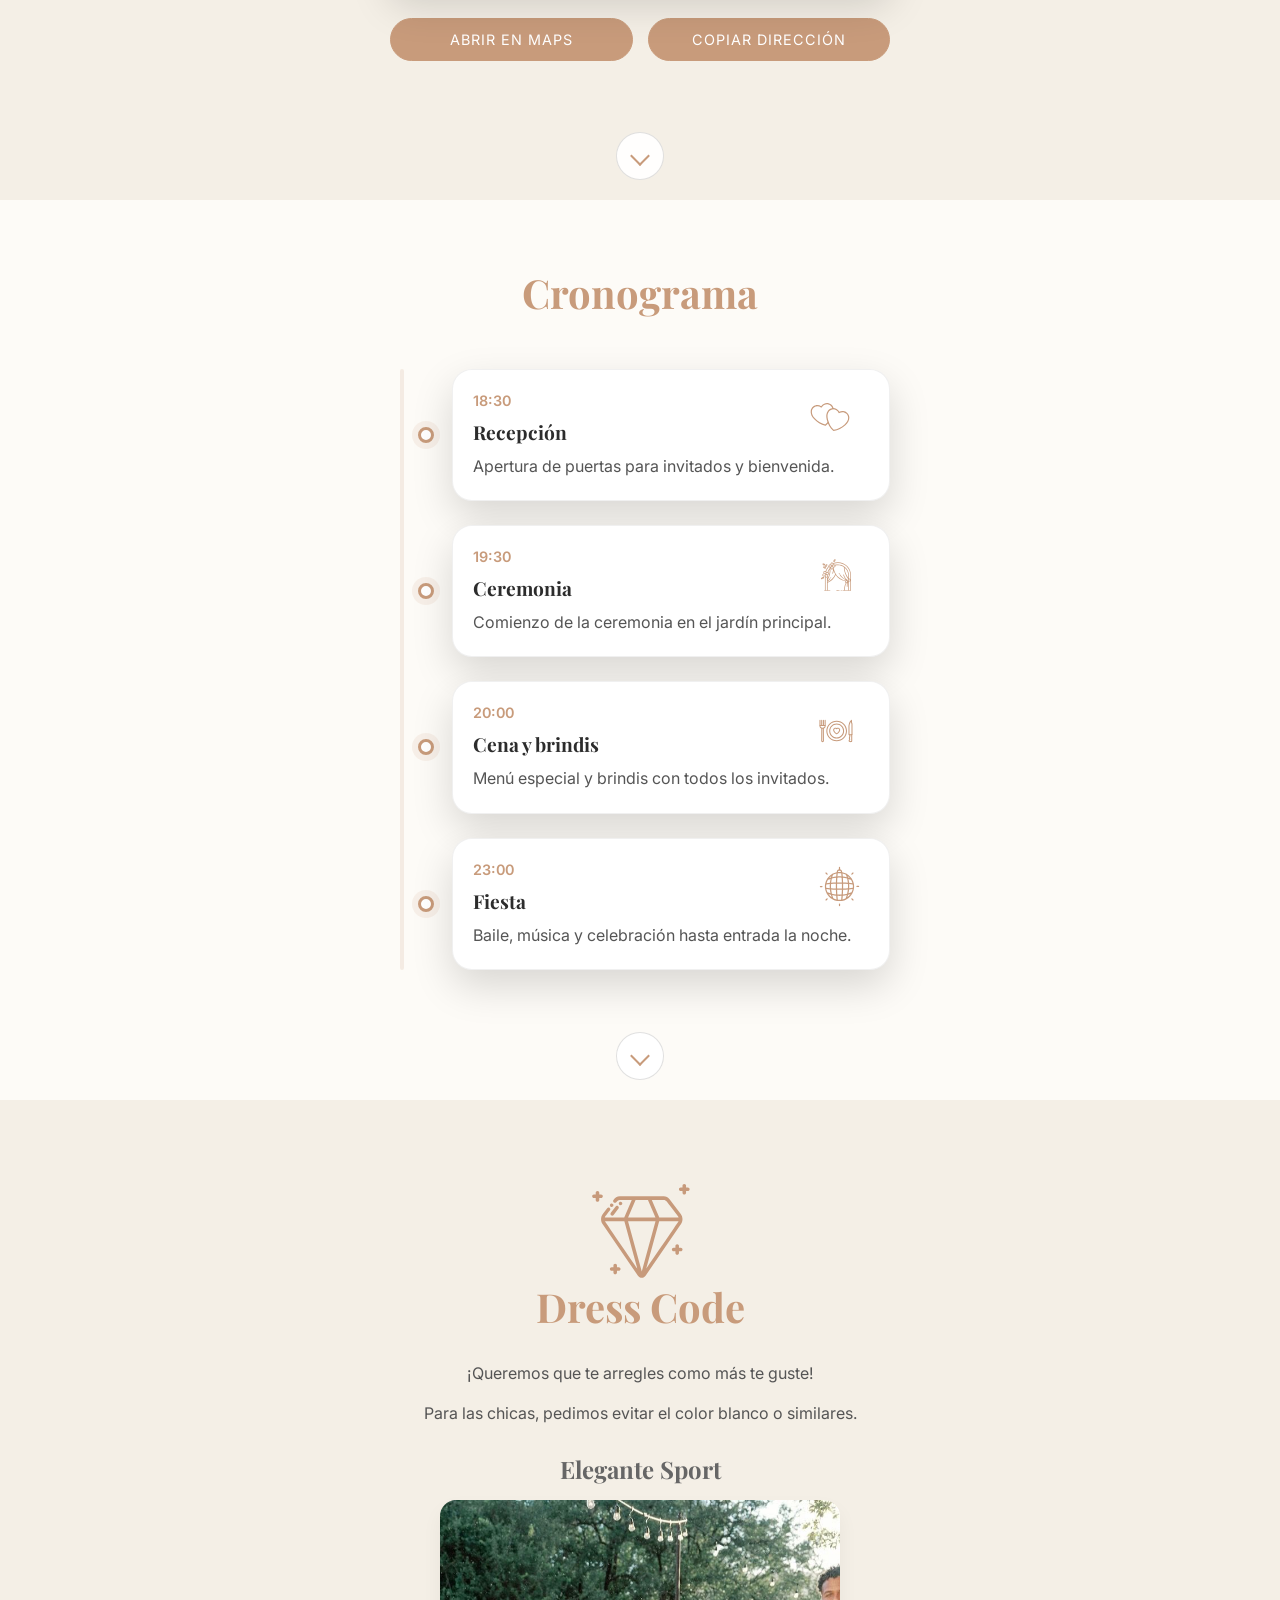
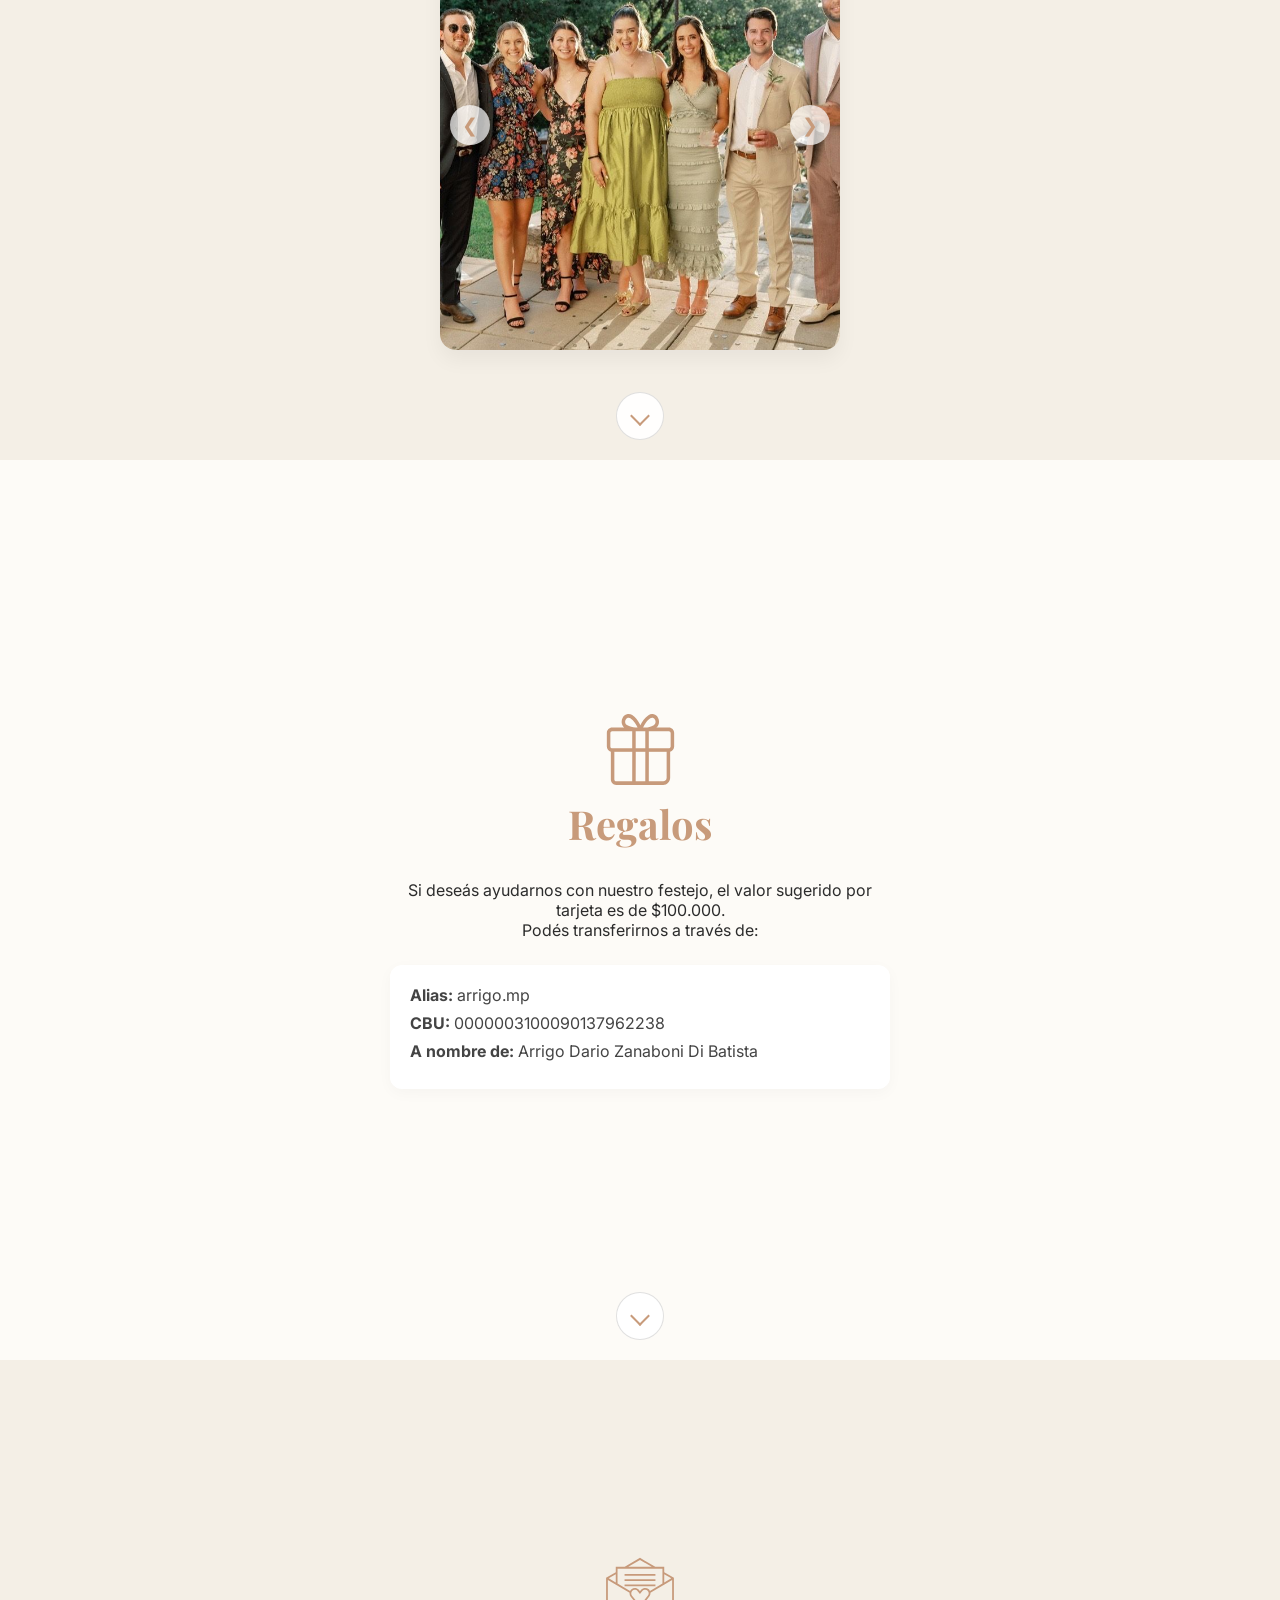
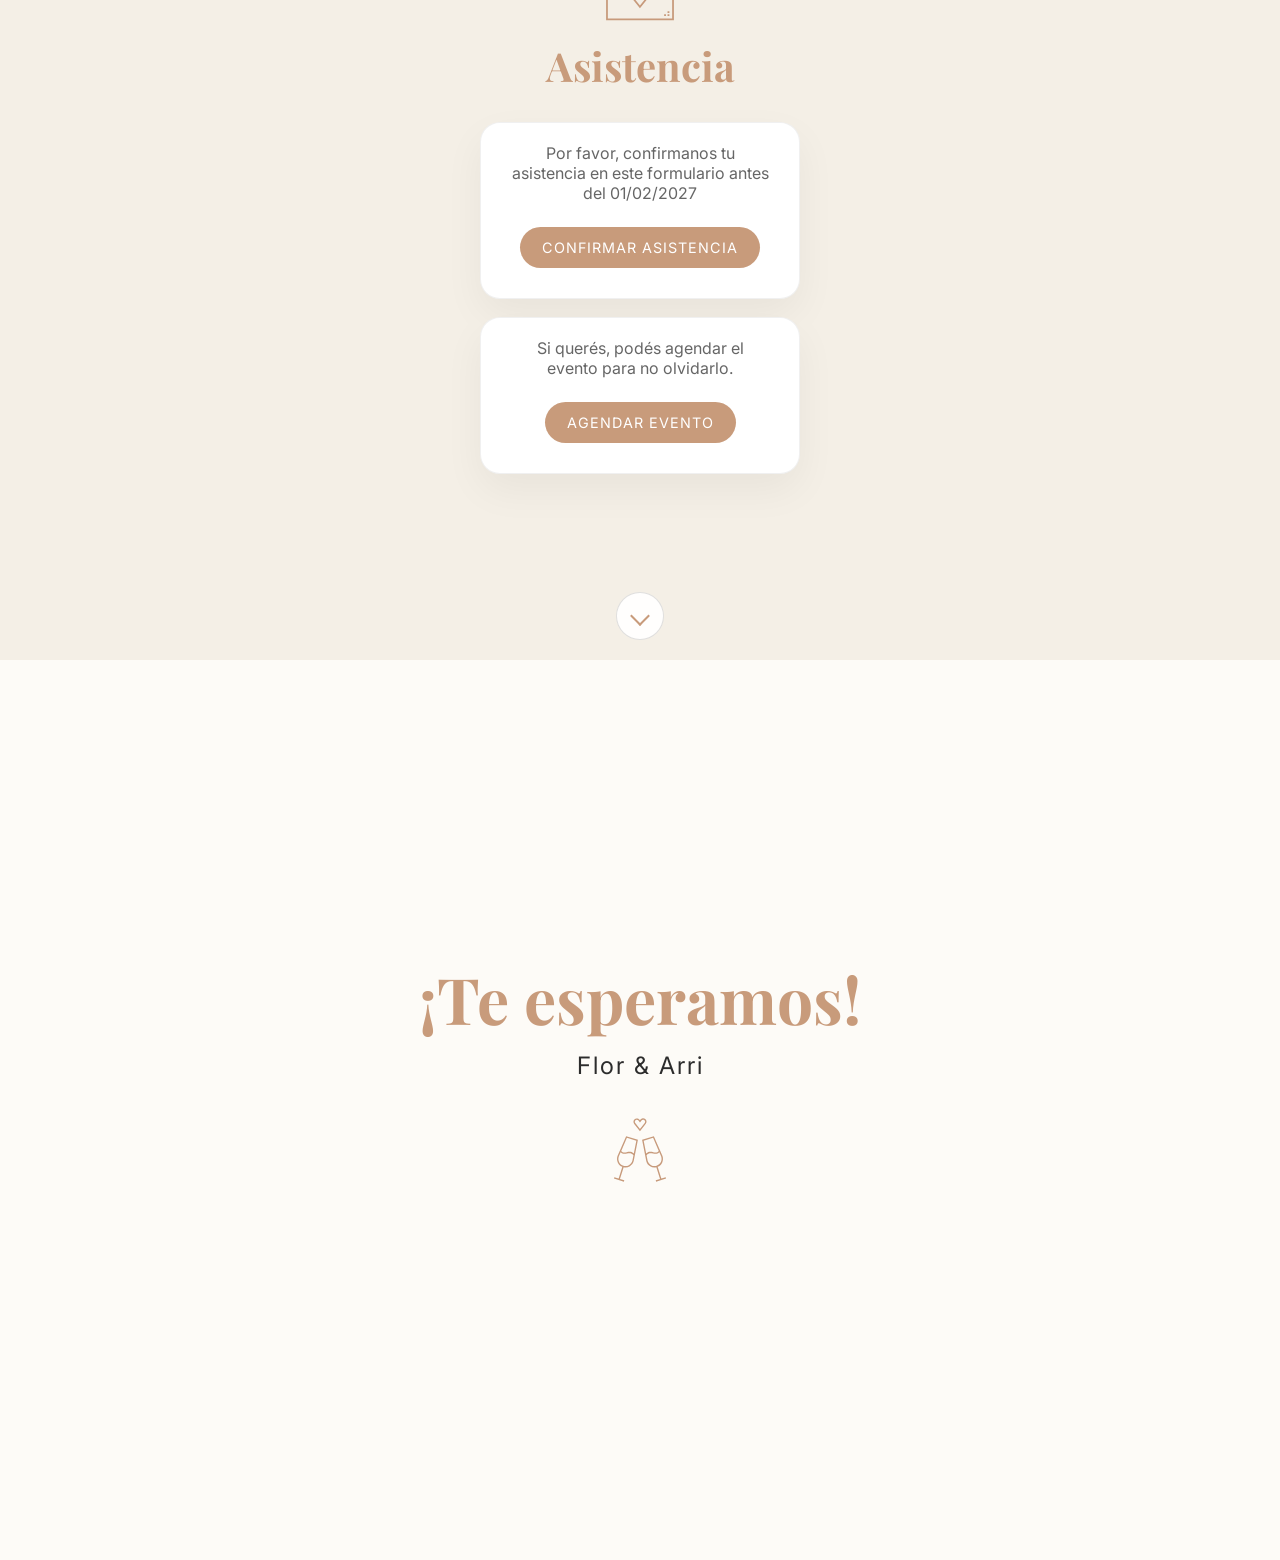
==== commit a9f75fcf: "Add files via upload" ====
--- a/index.html
+++ b/index.html
@@ -142,7 +142,8 @@
                 <img src="icons/diamante.svg" alt="Diamante" class="section-icon">
                 <h3 class="section-title">Dress Code</h3>
                 
-                <p class="dress-subtext">Te sugerimos utilizar ropa cómoda y evitar el color blanco.</p>
+                <p class="dress-subtext">¡Queremos que te arregles como más te guste!</p>
+                <p class="dress-subtext">Para las chicas, pedimos evitar el color blanco o similares.</p>
 
                 <div class="dress-examples">
                     <h4 class="carousel-title">Elegante Sport</h4>
@@ -174,8 +175,7 @@
             <div class="content-wrapper animate-on-scroll fade-up">
                 <img src="icons/paquete.svg" alt="Paquete" class="section-icon section-icon-small">
                 <h3 class="section-title">Regalos</h3>
-                <p class="gift-text">Tu presencia es nuestro mayor regalo.</p>
-                <p class="gift-text">Si deseás ayudarnos con nuestro festejo el valor sugerido por tarjeta es de $100.000.</p>
+                <p class="gift-text">Si deseás ayudarnos con nuestro festejo, el valor sugerido por tarjeta es de $100.000.</p>
                 <p class="gift-text">Podés transferirnos a través de:</p>
                 
                 <div class="bank-details">
